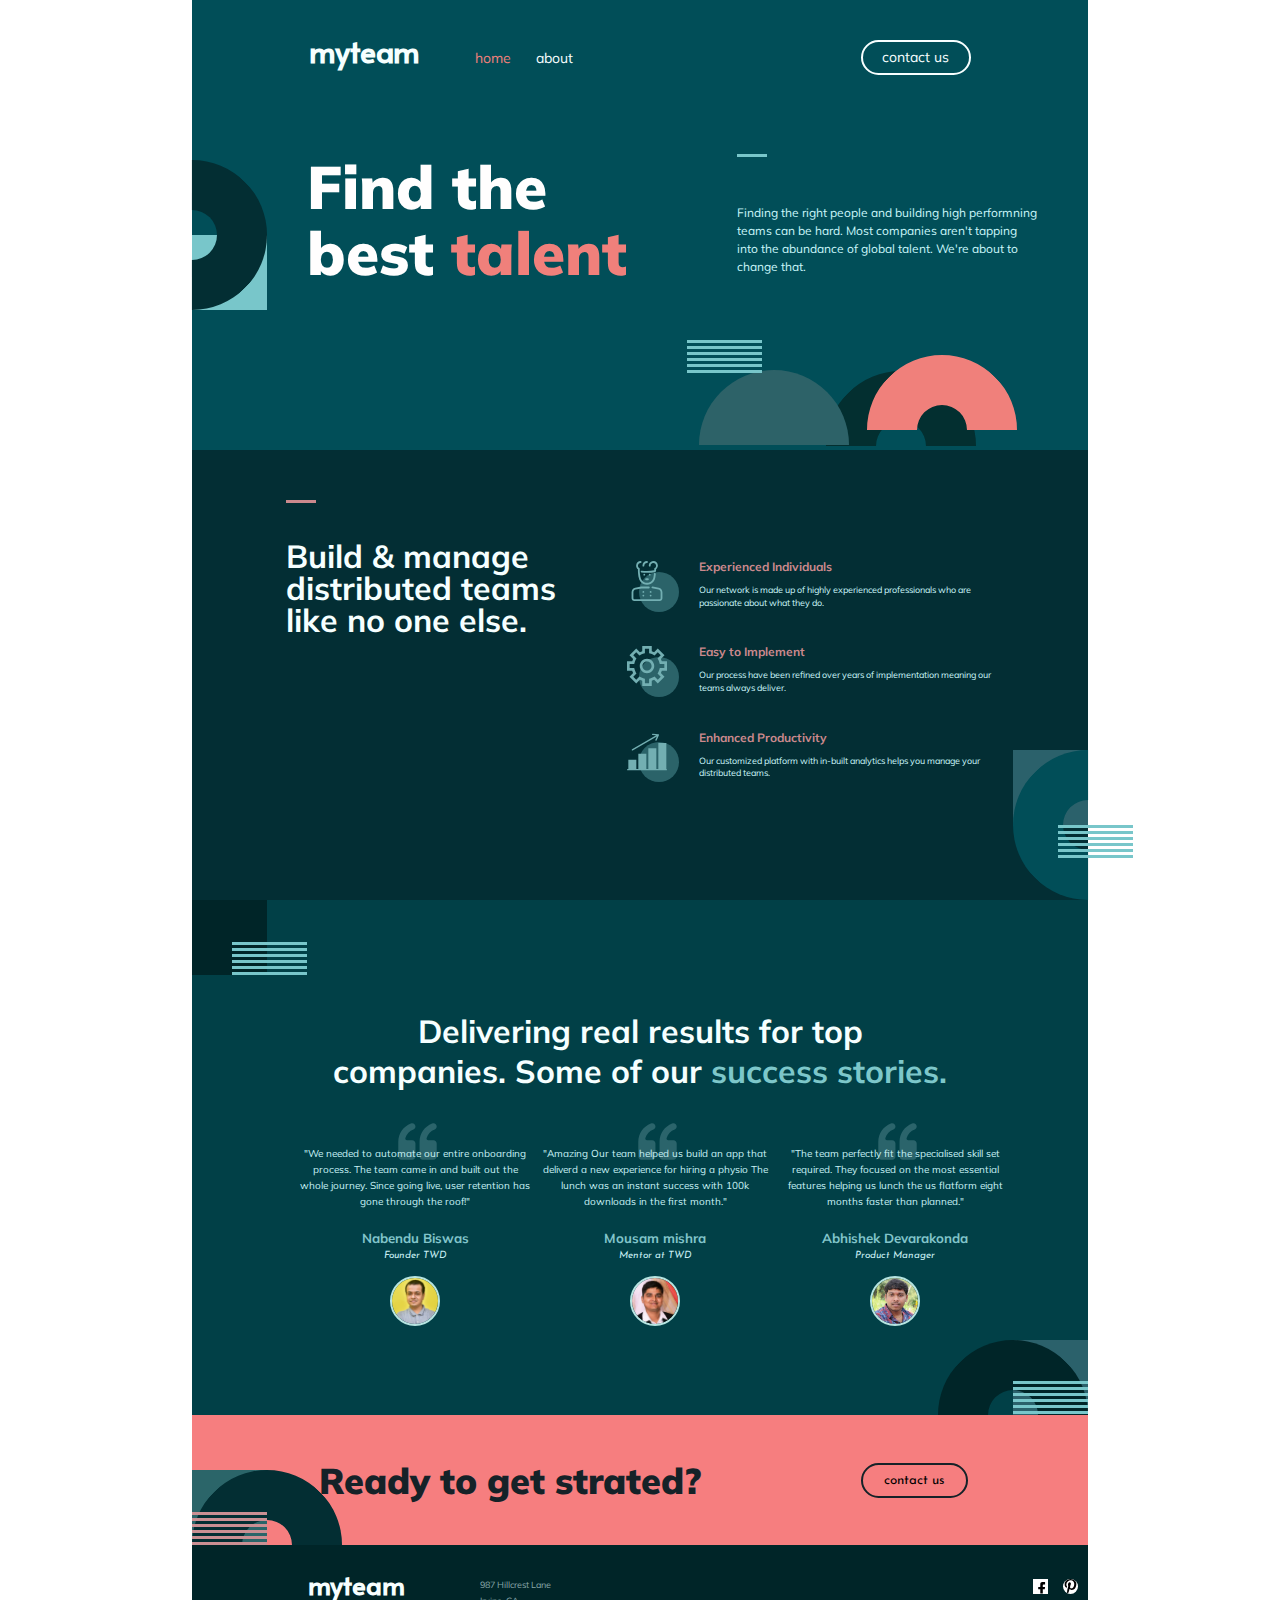
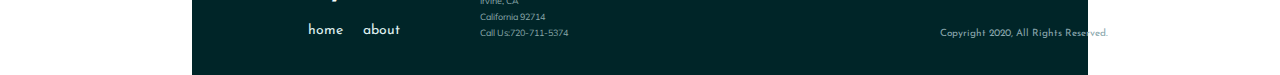
==== index.html @ 9db3dcd0 "first commit" ====
<!DOCTYPE html>
<html lang="en">
  <head>
    <meta charset="UTF-8" />
    <meta http-equiv="X-UA-Compatible" content="IE=edge" />
    <meta name="viewport" content="width=device-width, initial-scale=1.0" />
    <title>Myteam</title>
    <link rel="preconnect" href="https://fonts.googleapis.com" />
    <link rel="preconnect" href="https://fonts.gstatic.com" crossorigin />
    <link
      href="https://fonts.googleapis.com/css2?family=Alata&family=Erica+One&family=Josefin+Sans:wght@200;400;500;600;700&family=Jost:wght@200;300;400;500;700&family=Mulish:wght@700;900&family=Noto+Sans+JP:wght@700&family=Palanquin+Dark:wght@400;500;600;700&family=Poppins:wght@100;200;300;400;500;600;700&display=swap"
      rel="stylesheet"
    />
    <link rel="preconnect" href="https://fonts.googleapis.com">
<link rel="preconnect" href="https://fonts.gstatic.com" crossorigin>
<link href="https://fonts.googleapis.com/css2?family=UnifrakturMaguntia&display=swap" rel="stylesheet">
    <link rel="stylesheet" href="style.css" />
  </head>
  <body>
    <div id="myteam">
      <div class="banner_sec ban">
        <div class="link_sec">
          <ul class="nav_links">
            <span class="logo_heading">myteam</span>
            <li><a class="color_nav" href="index.html">home</a></li>
            <li><a  href="about.html" target="_blank">about</a></li>
          </ul>
          <div>
            <button class="btn01"><a href="contact.html">contact us</a></button>
          </div>
        </div>
        <div class="content_sec">
          <div>
            <h1 class="main_heading">
              Find the best <span class="talent">talent</span>
            </h1>
          </div>
          <div class="para_move">
            <p class="main_para">
              Finding the right people and building high performning teams can
              be hard. Most companies aren't tapping into the abundance of
              global talent. We're about to change that.
            </p>
          </div>
        </div>
        <span class="parallel_lines"> 
          <hr class="line">
          <hr class="line">
          <hr class="line">
          <hr class="line">
          <hr class="line">
          <hr class="line">
       </span>
      </div>
      <section class="sec01">
        <div class="sec01_content">
          <div class="part1">
            <h1 class="sec01_heading">
              Build & manage distributed teams like no one else.
            </h1>
          </div>
          <div class="part2">
            <div class="sec01_part2">
              <span class="icon_shadow"></span>
                <img class="img" src="./images/iconizer-chef.svg" alt="chef" />
              <div class="part2_content">
                <h5 class="heading_5">Experienced Individuals</h5>
                <p class="small_para">
                  Our network is made up of highly experienced professionals who
                  are passionate about what they do.
                </p>
              </div>
            </div>
            <div class="sec01_part2">
              <span class="icon_shadow"></span>
              <img
                class="img"
                src="./images/iconizer-settings-svgrepo-com.svg"
                alt="settings"
              />
              <div class="part2_content">
                <h5 class="heading_5">Easy to Implement</h5>
                <p class="small_para">
                  Our process have been refined over years of implementation meaning our teams always deliver.
                </p>
              </div>
            </div>
            <div class="sec01_part2">
              <span class="icon_shadow"></span>
              <img
                class="img"
                src="./images/iconizer-graph-svgrepo-com.svg"
                alt="graph"
              />
              <div class="part2_content">
                <h5 class="heading_5">Enhanced Productivity</h5>
                <p class="small_para">
                Our customized platform with in-built analytics helps you manage your distributed teams.
                </p>
              </div>
            </div>
            <span class="parallel_lines2"> 
              <hr class="line">
              <hr class="line">
              <hr class="line">
              <hr class="line">
              <hr class="line">
              <hr class="line">
           </span>
          </div>
        </div>
      </section>
      <section class="sec02">
        <span class="shadow1"></span>
        <span class="parallel_lines3"> 
          <hr class="line">
          <hr class="line">
          <hr class="line">
          <hr class="line">
          <hr class="line">
          <hr class="line">
       </span>
        <h1 class="sec02_heading">
          Delivering real results for top companies. Some of our
          <span class="color_heading">success stories.</span>
        </h1>
        <div class="card_sec">
          <div class="card">
            <span class="behind_qoute"><img class="quotation" src="./images/iconizer-111116_quote_icon (1).svg" alt="quote"></span>
            <p class="card_para">
                "We needed to automate our entire onboarding process. The team came in and built out the whole journey. Since going live, user retention has gone through the roof!"
            </p>
            <h5 class="name">Nabendu Biswas</h5>
            <i class="card_small_para">Founder TWD</i>
            <img class="person_pic" src="./images/nabendu.jpg" alt="pic" />
          </div>
          <div class="card">
            <span class="behind_qoute"><img class="quotation" src="./images/iconizer-111116_quote_icon (1).svg" alt="quote"></span>
            <p class="card_para">
              "Amazing Our team helped us build an app that deliverd a new experience for hiring a physio The lunch was an instant success with 100k downloads in the first month."
            </p>
            <h5 class="name">Mousam mishra</h5>
            <i class="card_small_para">Mentor at TWD</i>
            <img class="person_pic" src="./images/mousam.jpg" alt="pic" />
          </div>
          <div class="card">
            <span class="behind_qoute"><img class="quotation" src="./images/iconizer-111116_quote_icon (1).svg" alt="quote"></span>
            <p class="card_para">
              "The team perfectly fit the specialised skill set required. They focused on the most essential features helping us lunch the us flatform eight months faster than planned."
            </p>
            <h5 class="name">Abhishek Devarakonda</h5>
            <i class="card_small_para">Product Manager</i>
            <img class="person_pic" src="./images/Abhi.jpg" alt="pic" />
          </div>
        </div>
        <span class="parallel_lines4"> 
          <hr class="line">
          <hr class="line">
          <hr class="line">
          <hr class="line">
          <hr class="line">
          <hr class="line">
       </span>

      </section>
      <section class="sec03">
        <span class="parallel_lines5"> 
          <hr class="line1">
          <hr class="line1">
          <hr class="line1">
          <hr class="line1">
          <hr class="line1">
          <hr class="line1">
       </span>
        <div class="sec03_content">
          <h1 class="sec03_heading">Ready to get strated?</h1>
          <button class="btn02">contact us</a></button>
        </div>
      </section>
      <footer class="footer">
            <div class="footer_part1">
              <h1 class="footer_heading">myteam</h1>
              <ul class="footer_nav_links">
                <li><a href="index.html">home</a></li>
                <li><a href="about.html">about</a></li>
              </ul>
            </div>
         
              <div>
                <ul class="address">
                  <li>987 Hillcrest Lane</li>
                  <li>Irvine, CA</li>
                  <li>California 92714</li>
                  <li>Call Us:720-711-5374</li>
                </ul>
              </div>
              <div class="social_media"> 
                  <ul class="social_icons">
                    <li><a href="https://facebook.com"><img class="social_bg" src="./images/facebook_square_bg-white.svg" alt="facebook"></a></li>
                    <li><a href="https://pinterest.com"><img class="social_bg2" src="./images/pinterest-svgrepo-com.svg" alt="pinterest"></a></li>
                    <li><a href="https://twitter.com"><img class="about_twitter" src="./images/output-onlinepngtools.png" alt="twitter"></a></li>
                  </ul>
                  <p class="copyright">Copyright 2020, All Rights Reserved.</p>
              </div>
            </footer>
    </div>
  </body>
</html>
---- style.css ----
* {
  box-sizing: border-box;
  padding: 0;
  margin: 0;
  font-family: 'Poppins', sans-serif;
  font-family: 'Jost', sans-serif;
  font-family: 'Josefin Sans', sans-serif;
}
body {
  background-color: #fff;
}
.banner_sec {
  background-color: #014e58;
  height: 450px;
  width: 70vw;
  padding: 2% 4%;
  margin: 0 auto;
  position: relative;
}
.link_sec {
  display: flex;
  flex-direction: row;
  justify-content: space-between;
  align-items: center;
  margin: 0 auto;
  width: 100%;
  padding: 0% 8.3%;
}
ul li a.color_nav {
  color: #f0807b;
}
.logo_heading {
  color: #f6ffff;
  font-family: 'Alata', sans-serif;
  font-size: 30px;
  display: inline-block;
  margin-right: 40px;
  font-weight: 600;
}

.nav_links li {
  list-style-type: none;
  display: inline-block;
}
.nav_links li a {
  color: #f8ffff;
  font-family: 'Mulish', sans-serif;
  text-decoration: none;
  font-size: 14px;
  margin: 0px 10px;
}

.btn01 {
  background: none;
  border: 2px solid #f8ffff;
  border-radius: 30px;
  -webkit-border-radius: 30px;
  -moz-border-radius: 30px;
  -ms-border-radius: 30px;
  -o-border-radius: 30px;
  height: 35px;
  width: 110px;
  margin-top: 14px;
  position: relative;
}
.btn01::after {
  position: absolute;
  content: '';
  height: 30px;
  width: 30px;
  right: -2px;
  bottom: -330px;
  background-color: #78c6ca;
  z-index: 10;
}
.btn01 a::before {
  position: absolute;
  content: '';
  height: 50px;
  width: 50px;
  right: -27px;
  bottom: -455px;
  border: 50px solid #032f30;
  border-left-color: transparent;
  border-top-color: transparent;
  transform: rotate(225deg);
  border-radius: 50%;
  -webkit-border-radius: 50%;
  -moz-border-radius: 50%;
  -ms-border-radius: 50%;
  -o-border-radius: 50%;
  -webkit-transform: rotate(225deg);
  -moz-transform: rotate(225deg);
  -ms-transform: rotate(225deg);
  -o-transform: rotate(225deg);
  z-index: 1;
}
.btn01 a::after {
  position: absolute;
  content: '';
  height: 75px;
  width: 150px;
  right: 100px;
  bottom: -379px;
  background: #2d6268;
  transform: rotate(360deg);
  border-radius: 150px 150px 0 0;
  -webkit-transform: rotate(360deg);
  -moz-transform: rotate(360deg);
  -ms-transform: rotate(360deg);
  -o-transform: rotate(360deg);
  z-index: 1;
}
.btn01 a {
  color: #f8ffff;
  text-decoration: none;
  font-size: 14px;
  font-family: 'Mulish', sans-serif;
  position: relative;
}
.content_sec {
  width: 100%;
  padding: 10% 8%;
  display: flex;
  flex-direction: row;
  justify-content: space-between;
  align-items: flex-end;
}
.main_heading {
  font-family: 'Mulish', sans-serif, 'Palanquin Dark', sans-serif;
  color: #fffefe;
  font-size: 60px;
  font-weight: 900;
  width: 380px;
  margin-right: 50px;
  line-height: 1.1em;
}
.banner_sec::after {
  content: '';
  height: 50px;
  width: 50px;
  position: absolute;
  left: -75px;
  top: 160px;
  border: 50px solid #032e33;
  border-left-color: transparent;
  border-top-color: transparent;
  transform: rotate(-45deg);
  border-radius: 50%;
  -webkit-border-radius: 50%;
  -moz-border-radius: 50%;
  -ms-border-radius: 50%;
  -o-border-radius: 50%;
  -webkit-transform: rotate(-45deg);
  -moz-transform: rotate(-45deg);
  -ms-transform: rotate(-45deg);
  -o-transform: rotate(-45deg);
  z-index: 10;
}

.banner_sec::before {
  position: absolute;
  content: '';
  height: 75px;
  width: 75px;
  left: 0px;
  top: 235px;
  background-color: #78c6ca;
}
.talent {
  font-family: 'Mulish', sans-serif;
  color: #f0807b;
}
.main_para {
  font-family: 'Mulish', sans-serif, 'Palanquin Dark', sans-serif;
  color: #caf6fa;
  font-size: 12px;
  line-height: 1.5em;
  width: 300px;
  position: relative;
  margin-bottom: 10px;
}
.parallel_lines {
  position: relative;
  float: right;
  margin-right: 275px;
  bottom: 25px;
  z-index: 2;
}
.parallel_lines2 {
  position: relative;
  float: right;
  right: -134px;
  bottom: -20px;
  z-index: 30;
}
.line {
  width: 75px;
  height: 3px;
  background-color: #78c6ca;
  border: none;
  margin-bottom: 3px;
}
.main_para::before {
  content: '';
  height: 50px;
  width: 50px;
  position: absolute;
  right: 20px;
  bottom: -229px;
  border: 50px solid #f0807b;
  border-left-color: transparent;
  border-top-color: transparent;
  transform: rotate(225deg);
  border-radius: 50%;
  -webkit-border-radius: 50%;
  -moz-border-radius: 50%;
  -ms-border-radius: 50%;
  -o-border-radius: 50%;
  -webkit-transform: rotate(225deg);
  -moz-transform: rotate(225deg);
  -ms-transform: rotate(225deg);
  -o-transform: rotate(225deg);
  z-index: 10;
}
.main_para::after {
  position: absolute;
  content: '';
  top: -50px;
  left: 0;
  width: 30px;
  height: 3px;
  background-color: #78c6ca;
}
.sec01 {
  height: 450px;
  background-color: #032e34;
  width: 70vw;
  margin: 0 auto;
  display: flex;
  flex-direction: row;
  justify-content: center;
  position: relative;
}
.sec01::after {
  content: '';
  height: 50px;
  width: 50px;
  position: absolute;
  right: -75px;
  bottom: 0px;
  border: 50px solid #014e58;
  border-left-color: transparent;
  border-top-color: transparent;
  transform: rotate(-45deg);
  border-radius: 50%;
  -webkit-border-radius: 50%;
  -moz-border-radius: 50%;
  -ms-border-radius: 50%;
  -o-border-radius: 50%;
  -webkit-transform: rotate(135deg);
  -moz-transform: rotate(-45deg);
  -ms-transform: rotate(-45deg);
  -o-transform: rotate(-45deg);
  z-index: 10;
}
.sec01::before {
  position: absolute;
  content: '';
  height: 75px;
  width: 75px;
  right: 0px;
  bottom: 75px;
  background-color: #2b616b;
  z-index: 5;
}
.sec01_content {
  width: 100%;
  padding: 10% 7%;
  display: flex;
  flex-direction: row;
  justify-content: space-around;
  align-items: center;
}
.part1 {
  align-self: flex-start;
  margin-left: -10px;
}
.part2 {
  align-self: center;
  margin-top: 40px;
}
.sec01_heading {
  font-family: 'Mulish', sans-serif, 'Palanquin Dark', sans-serif;
  color: #f6ffff;
  font-size: 32px;
  font-weight: bold;
  width: 300px;
  line-height: 1;
  margin-left: 15px;
  position: relative;
}
.sec01_heading::before {
  position: absolute;
  content: '';
  top: -40px;
  left: 0;
  width: 30px;
  height: 3px;
  background-color: #cb898d;
}
.part2_content {
  align-self: center;
  width: 300px;
  margin-bottom: 15px;
  padding-top: 10px;
}
.heading_5 {
  font-family: 'Mulish', sans-serif, 'Palanquin Dark', sans-serif;
  color: #cb898d;
  margin-bottom: 10px;
  font-size: 12px;
}
.small_para {
  font-family: 'Mulish', sans-serif, 'Palanquin Dark', sans-serif;
  color: #caf6fa;
  font-size: 9px;
  line-height: 1.4em;
  margin-bottom: 10px;
  width: 300px;
}
.sec01_part2 {
  display: flex;
  flex-direction: row;
  justify-content: center;
  align-items: center;
  position: relative;
}
.icon_shadow {
  height: 40px;
  width: 40px;
  background-color: #2b6369;
  border-radius: 50px;
  -webkit-border-radius: 50px;
  -moz-border-radius: 50px;
  -ms-border-radius: 50px;
  -o-border-radius: 50px;
  margin-right: 20px;
}
.img {
  position: absolute;
  top: 12px;
  left: -12px;
  height: 40px;
  width: 40px;
  margin-bottom: 15px;
}
/* sec02 starts */
.sec02 {
  height: 515px;
  background-color: #014047;
  width: 70vw;
  margin: 0 auto;
  position: relative;
}
.sec02::after {
  content: '';
  height: 50px;
  width: 50px;
  position: absolute;
  right: 0px;
  bottom: -75px;
  border: 50px solid #002528;
  border-left-color: transparent;
  border-top-color: transparent;
  transform: rotate(-135deg);
  border-radius: 50%;
  -webkit-border-radius: 50%;
  -moz-border-radius: 50%;
  -ms-border-radius: 50%;
  -o-border-radius: 50%;
  -webkit-transform: rotate(-135deg);
  -moz-transform: rotate(-135deg);
  -ms-transform: rotate(-135deg);
  -o-transform: rotate(-135deg);
  z-index: 10;
}
.sec02::before {
  position: absolute;
  content: '';
  height: 75px;
  width: 75px;
  right: 0px;
  bottom: 0px;
  background-color: #2b616b;
  z-index: 5;
}
.sec02_heading {
  font-family: 'Mulish', sans-serif, 'Palanquin Dark', sans-serif;
  text-align: center;
  color: #f6ffff;
  font-size: 32px;
  width: 620px;
  margin: 0 auto;
  padding-bottom: 50px;
}
.parallel_lines3 {
  position: relative;
  left: 40px;
  top: -33px;
  z-index: 30;
}
.shadow1 {
  position: relative;
  left: 0px;
  top: 0px;
  height: 75px;
  width: 75px;
  background-color: #002528;
  display: block;
}
.color_heading {
  color: #7dc7ca;
  font-family: 'Mulish', sans-serif, 'Palanquin Dark', sans-serif;
}
.card_sec {
  display: flex;
  flex-direction: row;
  justify-content: space-around;
  padding: 0% 11.5%;
}
.card {
  width: 260px;
  text-align: center;
  padding: 5px;
  display: flex;
  flex-direction: column;
  justify-content: center;
  align-items: center;
  position: relative;
}
.card_para {
  font-family: 'Mulish', sans-serif, 'Palanquin Dark', sans-serif;
  font-size: 10px;
  color: #c9f2f6;
  margin-bottom: 20px;
  width: 230px;
  z-index: 5;
  line-height: 1.6;
}
.quotation {
  position: absolute;
  top: -22px;
  left: 100px;
  height: 45px;
  width: 45px;
  z-index: 1;
}
.name {
  font-family: 'Mulish', sans-serif, 'Palanquin Dark', sans-serif;
  color: #82c5cb;
  margin-bottom: 4px;
}
.card_small_para {
  color: #c7eef3;
  font-size: 10px;
  margin-bottom: 15px;
}
.person_pic {
  height: 50px;
  width: 50px;
  border-radius: 50px;
  border: 2px solid #b6e4e1;
}
/* sec03 starts  */
.sec03 {
  width: 70vw;
  margin: 0 auto;
  height: 130px;
  background-color: #f67e7f;
  position: relative;
}
.parallel_lines4 {
  position: absolute;
  right: 0px;
  bottom: -2px;
  z-index: 30;
}
.sec03::before {
  content: '';
  height: 50px;
  width: 50px;
  position: absolute;
  left: 0px;
  top: 55px;
  border: 50px solid #032e33;
  border-left-color: transparent;
  border-top-color: transparent;
  transform: rotate(-135deg);
  border-radius: 50%;
  -webkit-border-radius: 50%;
  -moz-border-radius: 50%;
  -ms-border-radius: 50%;
  -o-border-radius: 50%;
  -webkit-transform: rotate(-135deg);
  -moz-transform: rotate(-135deg);
  -ms-transform: rotate(-135deg);
  -o-transform: rotate(-135deg);
  z-index: 10;
}
.sec03::after {
  position: absolute;
  content: '';
  height: 75px;
  width: 75px;
  left: 0px;
  bottom: 0px;
  background-color: #2b6569;
}
.sec03_content {
  display: flex;
  justify-content: space-between;
  align-items: center;
  width: 655px;
  margin: 0 auto;
  padding-top: 10px;
}
.sec03_heading {
  font-family: 'Mulish', sans-serif, 'Palanquin Dark', sans-serif;
  font-size: 36px;
  width: 620px;
  margin: 0 auto;
  padding: 5% 1%;
  color: #152228;
  font-weight: 900;
  display: inline;
}
.btn02 {
  background: none;
  border: 2px solid #152228;
  border-radius: 30px;
  -webkit-border-radius: 30px;
  -moz-border-radius: 30px;
  -ms-border-radius: 30px;
  -o-border-radius: 30px;
  height: 35px;
  width: 120px;
}
.parallel_lines5 {
  position: absolute;
  left: 0px;
  top: 97px;
  z-index: 30;
}
.line1 {
  width: 75px;
  height: 3px;
  background-color: #ca8f93;
  border: none;
  margin-bottom: 3px;
}
/* sec04 starts  */
.footer {
  width: 70vw;
  margin: 0 auto;
  height: 130px;
  background-color: #002528;
  padding: 2% 7.5%;
  display: flex;
}
.footer_part1 {
  position: relative;
  top: -5px;
  margin-left: 20px;
}
.footer_heading {
  color: #f7ffff;
  font-family: 'Alata', sans-serif;
  margin-bottom: 20px;
  font-size: 26px;
}
ul.footer_nav_links li {
  list-style-type: none;
  margin-right: 20px;
}
ul.footer_nav_links {
  display: flex;
}
ul.footer_nav_links li a {
  color: #dfefef;
  text-decoration: none;
  font-size: 14px;
}
ul.address li {
  font-family: 'Mulish', sans-serif, 'Palanquin Dark', sans-serif;
  list-style-type: none;
  margin-bottom: 5px;
  font-size: 9px;
  color: #8aa8aa;
  margin-left: 60px;
  width: 100px;
}
.address {
  margin-top: 8px;
  width: 150px;
}
.social_bg {
  background-color: #fff;
  height: 20px;
  width: 20px;
}
.social_media {
  margin-left: 98px;
}
.social_bg2 {
  background-color: #fff;
  height: 20px;
  width: 20px;
  border-radius: 50px;
  -webkit-border-radius: 50px;
  -moz-border-radius: 50px;
  -ms-border-radius: 50px;
  -o-border-radius: 50px;
}
.social_icons {
  display: flex;
  margin-left: 350px;
  margin-top: 8px;
}
.social_icons li {
  list-style-type: none;
}
.social_icons li a img {
  margin-left: 15px;
  height: 15px;
  width: 15px;
}
.copyright {
  color: #8aa7ad;
  font-size: 10px;
  margin-top: 30px;
  float: right;
}
/* ABOUT Page Starts */
.about_sec01 {
  background-color: #044d54;
  height: 320px;
  width: 70vw;
  margin: 0 auto;
  padding: 2% 8.7%;
  position: relative;
}
.about_sec01::after {
  content: '';
  height: 50px;
  width: 50px;
  position: absolute;
  right: -75px;
  bottom: 0px;
  border: 50px solid #f67e7f;
  border-left-color: transparent;
  border-top-color: transparent;
  transform: rotate(-225deg);
  border-radius: 50%;
  -webkit-border-radius: 50%;
  -moz-border-radius: 50%;
  -ms-border-radius: 50%;
  -o-border-radius: 50%;
  -webkit-transform: rotate(-225deg);
  -moz-transform: rotate(-225deg);
  -ms-transform: rotate(-225deg);
  -o-transform: rotate(-225deg);
  z-index: 10;
}
.parallel_lines10 {
  position: absolute;
  right: 0px;
  bottom: 115px;
  z-index: 30;
}
.shadow3 {
  position: relative;
  right: -502px;
  top: -73px;
  height: 75px;
  width: 75px;
  background-color: #2d6266;
  display: block;
}
.about_link_sec {
  display: flex;
  flex-direction: row;
  justify-content: space-between;
  align-items: center;
  margin: 0 auto;
  width: 100%;
  padding: 0% 1%;
}
.about_heading {
  font-family: 'Mulish', sans-serif, 'Palanquin Dark', sans-serif;
  color: #f6ffff;
  font-size: 38px;
  font-weight: 800;
  margin-bottom: 50px;
}
.about_para {
  font-family: 'Mulish', sans-serif, 'Palanquin Dark', sans-serif;
  color: #edffff;
  width: 440px;
  font-size: 11px;
  line-height: 1.5em;
  margin-top: 85px;
  position: relative;
}
.about_para::before {
  content: '';
  position: absolute;
  left: 0px;
  top: -30px;
  width: 30px;
  height: 3px;
  background-color: #f0807b;
}
.about_content {
  display: flex;
  justify-content: space-between;
  align-items: center;
  padding: 8% 1%;
  height: 250px;
}
.btn03 {
  background: none;
  border: 2px solid #f8ffff;
  border-radius: 30px;
  -webkit-border-radius: 30px;
  -moz-border-radius: 30px;
  -ms-border-radius: 30px;
  -o-border-radius: 30px;
  height: 35px;
  width: 110px;
  margin-top: 14px;
  position: relative;
}
.btn03 a {
  color: #f8ffff;
  text-decoration: none;
  font-size: 14px;
  font-family: 'Mulish', sans-serif;
}
.about_sec02 {
  background-color: #014047;
  height: 650px;
  width: 70vw;
  margin: 0 auto;
  padding: 2% 5%;
  position: relative;
}
.parallel_lines9 {
  position: absolute;
  left: 0px;
  top: 40px;
  z-index: 30;
}
.shadow2 {
  position: relative;
  left: -75px;
  top: -30px;
  height: 75px;
  width: 75px;
  background-color: #2d6266;
  display: block;
}
.about_sec02::before {
  content: '';
  height: 50px;
  width: 50px;
  position: absolute;
  left: -75px;
  top: 0px;
  border: 50px solid #032e34;
  border-left-color: transparent;
  border-top-color: transparent;
  transform: rotate(-45deg);
  border-radius: 50%;
  -webkit-border-radius: 50%;
  -moz-border-radius: 50%;
  -ms-border-radius: 50%;
  -o-border-radius: 50%;
  -webkit-transform: rotate(-45deg);
  -moz-transform: rotate(-45deg);
  -ms-transform: rotate(-45deg);
  -o-transform: rotate(-45deg);
  z-index: 10;
}
.about_sec02::after {
  position: absolute;
  content: '';
  height: 70px;
  width: 75px;
  right: 30px;
  bottom: 0px;
  background-color: #032429;
  z-index: 5;
}
.parallel_lines8 {
  position: absolute;
  right: 0px;
  bottom: -2px;
  z-index: 30;
}
.about_sec02_main_heading {
  font-family: 'Mulish', sans-serif, 'Palanquin Dark', sans-serif;
  font-size: 32px;
  font-weight: bold;
  color: #fbfbfd;
  text-align: center;
  padding-bottom: 4%;
}
.about_card_sec02 {
  display: flex;
  flex-direction: row;
  flex-wrap: wrap;
  justify-content: center;
}
.cards_1 {
  height: 175px;
  width: 240px;
  background-color: #032e34;
  display: flex;
  flex-direction: column;
  justify-content: center;
  align-items: center;
  position: relative;
  margin-right: 35px;
  margin-bottom: 45px;
}
.cards_1_3 {
  height: 175px;
  width: 240px;
  background-color: #032e34;
  display: flex;
  flex-direction: column;
  justify-content: center;
  align-items: center;
  position: relative;
  margin-bottom: 45px;
}

.cards_1_last {
  height: 175px;
  width: 240px;
  background-color: #002528;
  display: flex;
  flex-direction: column;
  justify-content: center;
  align-items: center;
  position: relative;
  margin-bottom: 45px;
}
span.background {
  position: absolute;
  bottom: -20px;
  right: 100px;
  height: 35px;
  width: 35px;
  background-color: #f0807b;
  border-radius: 50%;
  -webkit-border-radius: 50%;
  -moz-border-radius: 50%;
  -ms-border-radius: 50%;
  -o-border-radius: 50%;
  z-index: 1;
}
span.opp_background {
  position: absolute;
  bottom: -20px;
  right: 100px;
  height: 35px;
  width: 35px;
  background-color: #7dc7ca;
  border-radius: 50%;
  -webkit-border-radius: 50%;
  -moz-border-radius: 50%;
  -ms-border-radius: 50%;
  -o-border-radius: 50%;
  z-index: 1;
}
.plus {
  position: absolute;
  bottom: -8px;
  right: 111px;
  height: 12px;
  width: 12px;
  z-index: 2;
}
.cancel {
  position: absolute;
  bottom: -8px;
  right: 111px;
  height: 12px;
  width: 12px;
  z-index: 2;
}
.person_pic1 {
  height: 65px;
  width: 65px;
  border-radius: 50px;
  border: 2px solid #b6e4e1;
  margin-bottom: 15px;
}
.last_card_para {
  font-family: 'Mulish', sans-serif, 'Palanquin Dark', sans-serif;
  color: #edffff;
  width: 160px;
  font-size: 10px;
  line-height: 1.5em;
  text-align: center;
}
.social_icons:not(:last-child) {
  margin-right: -10px;
}
.about_icons {
  display: flex;
  margin-top: 15px;
}
.about_twitter {
  height: 15px;
  width: 15px;
  margin-right: 10px;
}
.about_linkedin {
  height: 13px;
  width: 13px;
}
.about_sec03 {
  background-color: #032e34;
  height: 280px;
  width: 70vw;
  margin: 0 auto;
  padding: 6% 8%;
  position: relative;
}
.about_sec03::before {
  content: '';
  height: 40px;
  width: 40px;
  position: absolute;
  left: 0px;
  top: 0px;
  border: 50px solid #044d54;
  /* border-left-color: transparent;
  border-top-color: transparent; */
  transform: rotate(-45deg);
  border-radius: 50%;
  -webkit-border-radius: 50%;
  -moz-border-radius: 50%;
  -ms-border-radius: 50%;
  -o-border-radius: 50%;
  -webkit-transform: rotate(-45deg);
  -moz-transform: rotate(-45deg);
  -ms-transform: rotate(-45deg);
  -o-transform: rotate(-45deg);
  z-index: 1;
}
.about_sec03::after {
  position: absolute;
  content: '';
  height: 75px;
  width: 75px;
  left: 0px;
  top: 0px;
  background-color: #2b6569;
}
.parallel_lines6 {
  position: absolute;
  left: 0px;
  top: 70px;
  z-index: 30;
}
.parallel_lines7 {
  position: absolute;
  left: 0px;
  top: 97px;
  z-index: 30;
}
.about_sec03_heading {
  font-family: 'Mulish', sans-serif, 'Palanquin Dark', sans-serif;
  font-size: 32px;
  font-weight: bold;
  color: #fbfbfd;
  text-align: center;
  margin-bottom: 30px;
}
.about_subheading {
  display: flex;
  justify-content: space-between;
  align-items: center;
  padding: 0% 2%;
  width: 101%;
}
.about_sec03_subheading {
  height: 50px;
  width: 115px;
}
.about_sec03_subheading3 {
  font-family: 'UnifrakturMaguntia', cursive;
  color: #fff;
}
/* ___END__ */
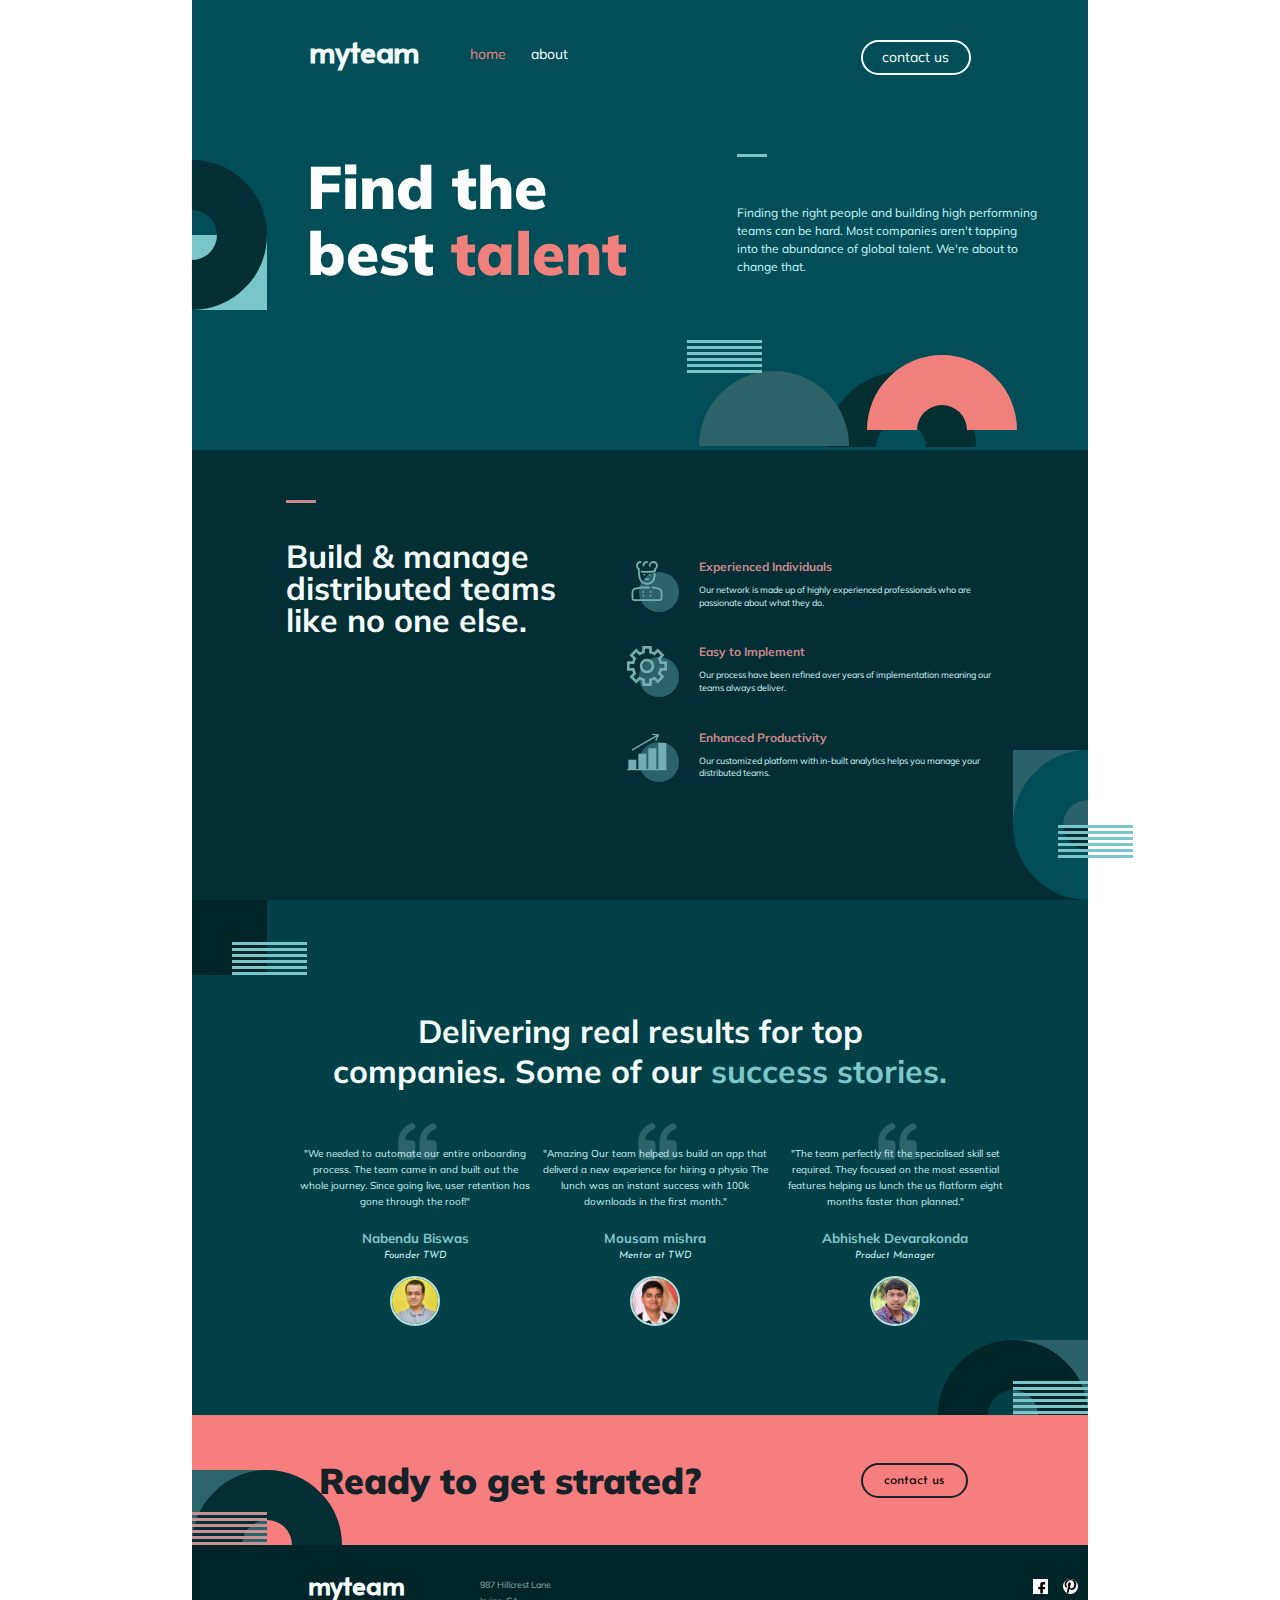
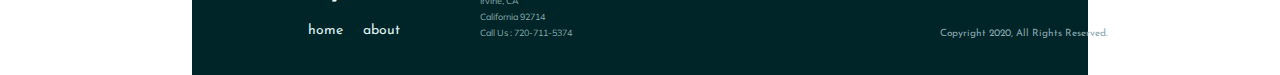
==== commit 183aff94: "mobile responsive updated" ====
--- a/index.html
+++ b/index.html
@@ -1,208 +1,213 @@
-<!DOCTYPE html>
-<html lang="en">
-  <head>
-    <meta charset="UTF-8" />
-    <meta http-equiv="X-UA-Compatible" content="IE=edge" />
-    <meta name="viewport" content="width=device-width, initial-scale=1.0" />
-    <title>Myteam</title>
-    <link rel="preconnect" href="https://fonts.googleapis.com" />
-    <link rel="preconnect" href="https://fonts.gstatic.com" crossorigin />
-    <link
-      href="https://fonts.googleapis.com/css2?family=Alata&family=Erica+One&family=Josefin+Sans:wght@200;400;500;600;700&family=Jost:wght@200;300;400;500;700&family=Mulish:wght@700;900&family=Noto+Sans+JP:wght@700&family=Palanquin+Dark:wght@400;500;600;700&family=Poppins:wght@100;200;300;400;500;600;700&display=swap"
-      rel="stylesheet"
-    />
-    <link rel="preconnect" href="https://fonts.googleapis.com">
-<link rel="preconnect" href="https://fonts.gstatic.com" crossorigin>
-<link href="https://fonts.googleapis.com/css2?family=UnifrakturMaguntia&display=swap" rel="stylesheet">
-    <link rel="stylesheet" href="style.css" />
-  </head>
-  <body>
-    <div id="myteam">
-      <div class="banner_sec ban">
-        <div class="link_sec">
-          <ul class="nav_links">
-            <span class="logo_heading">myteam</span>
-            <li><a class="color_nav" href="index.html">home</a></li>
-            <li><a  href="about.html" target="_blank">about</a></li>
-          </ul>
-          <div>
-            <button class="btn01"><a href="contact.html">contact us</a></button>
-          </div>
-        </div>
-        <div class="content_sec">
-          <div>
-            <h1 class="main_heading">
-              Find the best <span class="talent">talent</span>
-            </h1>
-          </div>
-          <div class="para_move">
-            <p class="main_para">
-              Finding the right people and building high performning teams can
-              be hard. Most companies aren't tapping into the abundance of
-              global talent. We're about to change that.
-            </p>
-          </div>
-        </div>
-        <span class="parallel_lines"> 
-          <hr class="line">
-          <hr class="line">
-          <hr class="line">
-          <hr class="line">
-          <hr class="line">
-          <hr class="line">
-       </span>
-      </div>
-      <section class="sec01">
-        <div class="sec01_content">
-          <div class="part1">
-            <h1 class="sec01_heading">
-              Build & manage distributed teams like no one else.
-            </h1>
-          </div>
-          <div class="part2">
-            <div class="sec01_part2">
-              <span class="icon_shadow"></span>
-                <img class="img" src="./images/iconizer-chef.svg" alt="chef" />
-              <div class="part2_content">
-                <h5 class="heading_5">Experienced Individuals</h5>
-                <p class="small_para">
-                  Our network is made up of highly experienced professionals who
-                  are passionate about what they do.
-                </p>
-              </div>
-            </div>
-            <div class="sec01_part2">
-              <span class="icon_shadow"></span>
-              <img
-                class="img"
-                src="./images/iconizer-settings-svgrepo-com.svg"
-                alt="settings"
-              />
-              <div class="part2_content">
-                <h5 class="heading_5">Easy to Implement</h5>
-                <p class="small_para">
-                  Our process have been refined over years of implementation meaning our teams always deliver.
-                </p>
-              </div>
-            </div>
-            <div class="sec01_part2">
-              <span class="icon_shadow"></span>
-              <img
-                class="img"
-                src="./images/iconizer-graph-svgrepo-com.svg"
-                alt="graph"
-              />
-              <div class="part2_content">
-                <h5 class="heading_5">Enhanced Productivity</h5>
-                <p class="small_para">
-                Our customized platform with in-built analytics helps you manage your distributed teams.
-                </p>
-              </div>
-            </div>
-            <span class="parallel_lines2"> 
-              <hr class="line">
-              <hr class="line">
-              <hr class="line">
-              <hr class="line">
-              <hr class="line">
-              <hr class="line">
-           </span>
-          </div>
-        </div>
-      </section>
-      <section class="sec02">
-        <span class="shadow1"></span>
-        <span class="parallel_lines3"> 
-          <hr class="line">
-          <hr class="line">
-          <hr class="line">
-          <hr class="line">
-          <hr class="line">
-          <hr class="line">
-       </span>
-        <h1 class="sec02_heading">
-          Delivering real results for top companies. Some of our
-          <span class="color_heading">success stories.</span>
-        </h1>
-        <div class="card_sec">
-          <div class="card">
-            <span class="behind_qoute"><img class="quotation" src="./images/iconizer-111116_quote_icon (1).svg" alt="quote"></span>
-            <p class="card_para">
-                "We needed to automate our entire onboarding process. The team came in and built out the whole journey. Since going live, user retention has gone through the roof!"
-            </p>
-            <h5 class="name">Nabendu Biswas</h5>
-            <i class="card_small_para">Founder TWD</i>
-            <img class="person_pic" src="./images/nabendu.jpg" alt="pic" />
-          </div>
-          <div class="card">
-            <span class="behind_qoute"><img class="quotation" src="./images/iconizer-111116_quote_icon (1).svg" alt="quote"></span>
-            <p class="card_para">
-              "Amazing Our team helped us build an app that deliverd a new experience for hiring a physio The lunch was an instant success with 100k downloads in the first month."
-            </p>
-            <h5 class="name">Mousam mishra</h5>
-            <i class="card_small_para">Mentor at TWD</i>
-            <img class="person_pic" src="./images/mousam.jpg" alt="pic" />
-          </div>
-          <div class="card">
-            <span class="behind_qoute"><img class="quotation" src="./images/iconizer-111116_quote_icon (1).svg" alt="quote"></span>
-            <p class="card_para">
-              "The team perfectly fit the specialised skill set required. They focused on the most essential features helping us lunch the us flatform eight months faster than planned."
-            </p>
-            <h5 class="name">Abhishek Devarakonda</h5>
-            <i class="card_small_para">Product Manager</i>
-            <img class="person_pic" src="./images/Abhi.jpg" alt="pic" />
-          </div>
-        </div>
-        <span class="parallel_lines4"> 
-          <hr class="line">
-          <hr class="line">
-          <hr class="line">
-          <hr class="line">
-          <hr class="line">
-          <hr class="line">
-       </span>
-
-      </section>
-      <section class="sec03">
-        <span class="parallel_lines5"> 
-          <hr class="line1">
-          <hr class="line1">
-          <hr class="line1">
-          <hr class="line1">
-          <hr class="line1">
-          <hr class="line1">
-       </span>
-        <div class="sec03_content">
-          <h1 class="sec03_heading">Ready to get strated?</h1>
-          <button class="btn02">contact us</a></button>
-        </div>
-      </section>
-      <footer class="footer">
-            <div class="footer_part1">
-              <h1 class="footer_heading">myteam</h1>
-              <ul class="footer_nav_links">
-                <li><a href="index.html">home</a></li>
-                <li><a href="about.html">about</a></li>
-              </ul>
-            </div>
-         
-              <div>
-                <ul class="address">
-                  <li>987 Hillcrest Lane</li>
-                  <li>Irvine, CA</li>
-                  <li>California 92714</li>
-                  <li>Call Us:720-711-5374</li>
-                </ul>
-              </div>
-              <div class="social_media"> 
-                  <ul class="social_icons">
-                    <li><a href="https://facebook.com"><img class="social_bg" src="./images/facebook_square_bg-white.svg" alt="facebook"></a></li>
-                    <li><a href="https://pinterest.com"><img class="social_bg2" src="./images/pinterest-svgrepo-com.svg" alt="pinterest"></a></li>
-                    <li><a href="https://twitter.com"><img class="about_twitter" src="./images/output-onlinepngtools.png" alt="twitter"></a></li>
-                  </ul>
-                  <p class="copyright">Copyright 2020, All Rights Reserved.</p>
-              </div>
-            </footer>
-    </div>
-  </body>
-</html>
+<!DOCTYPE html>
+<html lang="en">
+  <head>
+    <meta charset="UTF-8" />
+    <meta http-equiv="X-UA-Compatible" content="IE=edge" />
+    <meta name="viewport" content="width=device-width, initial-scale=1.0" />
+    <title>Myteam</title>
+    <link rel="preconnect" href="https://fonts.googleapis.com" />
+    <link rel="preconnect" href="https://fonts.gstatic.com" crossorigin />
+    <link
+      href="https://fonts.googleapis.com/css2?family=Alata&family=Erica+One&family=Josefin+Sans:wght@200;400;500;600;700&family=Jost:wght@200;300;400;500;700&family=Mulish:wght@700;900&family=Noto+Sans+JP:wght@700&family=Palanquin+Dark:wght@400;500;600;700&family=Poppins:wght@100;200;300;400;500;600;700&display=swap"
+      rel="stylesheet"
+    />
+    <link rel="preconnect" href="https://fonts.googleapis.com">
+<link rel="preconnect" href="https://fonts.gstatic.com" crossorigin>
+<link href="https://fonts.googleapis.com/css2?family=UnifrakturMaguntia&display=swap" rel="stylesheet">
+    <link rel="stylesheet" href="style.css" />
+  </head>
+  <body>
+    <div id="myteam">
+      <div class="banner_sec ban">
+        <div class="link_sec">
+          <ul class="nav_links">
+            <span class="logo_heading">myteam</span>
+            <div class="nav_items">
+              <li><a class="color_nav" href="index.html">home</a></li>
+              <li><a  href="about.html" target="_blank">about</a></li>
+          </div>
+          </ul>
+          <div class="nav_buttons">
+            <button id='contact_us' class="btn01"><a href="contact.html">contact us</a></button>
+            <button class="hamburger">≡</button>
+          </div>
+        </div>
+        <div class="content_sec">
+          <div>
+            <h1 class="main_heading">
+              Find the best <span class="talent">talent</span>
+            </h1>
+          </div>
+          <div class="para_move">
+            <p class="main_para">
+              Finding the right people and building high performning teams can
+              be hard. Most companies aren't tapping into the abundance of
+              global talent. We're about to change that.
+            </p>
+          </div>
+        </div>
+        <span class="parallel_lines"> 
+          <hr class="line">
+          <hr class="line">
+          <hr class="line">
+          <hr class="line">
+          <hr class="line">
+          <hr class="line">
+       </span>
+      </div>
+      <section class="sec01">
+        <div class="sec01_content">
+          <div class="part1">
+            <h1 class="sec01_heading">
+              Build & manage distributed teams like no one else.
+            </h1>
+          </div>
+          <div class="part2">
+            <div class="sec01_part2">
+              
+                <span class="icon_shadow"></span>
+                <img class="img" src="./images/iconizer-chef.svg" alt="chef" />
+            
+              <div class="part2_content">
+                <h5 class="heading_5">Experienced Individuals</h5>
+                <p class="small_para">
+                  Our network is made up of highly experienced professionals who
+                  are passionate about what they do.
+                </p>
+              </div>
+            </div>
+            <div class="sec01_part2">
+              <span class="icon_shadow"></span>
+              <img
+                class="img"
+                src="./images/iconizer-settings-svgrepo-com.svg"
+                alt="settings"
+              />
+              <div class="part2_content">
+                <h5 class="heading_5">Easy to Implement</h5>
+                <p class="small_para">
+                  Our process have been refined over years of implementation meaning our teams always deliver.
+                </p>
+              </div>
+            </div>
+            <div class="sec01_part2">
+              <span class="icon_shadow"></span>
+              <img
+                class="img"
+                src="./images/iconizer-graph-svgrepo-com.svg"
+                alt="graph"
+              />
+              <div class="part2_content">
+                <h5 class="heading_5">Enhanced Productivity</h5>
+                <p class="small_para">
+                Our customized platform with in-built analytics helps you manage your distributed teams.
+                </p>
+              </div>
+            </div>
+            <span class="parallel_lines2"> 
+              <hr class="line">
+              <hr class="line">
+              <hr class="line">
+              <hr class="line">
+              <hr class="line">
+              <hr class="line">
+           </span>
+          </div>
+        </div>
+      </section>
+      <section class="sec02">
+        <span class="shadow1"></span>
+        <span class="parallel_lines3"> 
+          <hr class="line">
+          <hr class="line">
+          <hr class="line">
+          <hr class="line">
+          <hr class="line">
+          <hr class="line">
+       </span>
+        <h1 class="sec02_heading">
+          Delivering real results for top companies. Some of our
+          <span class="color_heading">success stories.</span>
+        </h1>
+        <div class="card_sec">
+          <div class="card">
+            <span class="behind_qoute"><img class="quotation" src="./images/iconizer-111116_quote_icon (1).svg" alt="quote"></span>
+            <p class="card_para">
+                "We needed to automate our entire onboarding process. The team came in and built out the whole journey. Since going live, user retention has gone through the roof!"
+            </p>
+            <h5 class="name">Nabendu Biswas</h5>
+            <i class="card_small_para">Founder TWD</i>
+            <img class="person_pic" src="./images/nabendu.jpg" alt="pic" />
+          </div>
+          <div class="card">
+            <span class="behind_qoute"><img class="quotation" src="./images/iconizer-111116_quote_icon (1).svg" alt="quote"></span>
+            <p class="card_para">
+              "Amazing Our team helped us build an app that deliverd a new experience for hiring a physio The lunch was an instant success with 100k downloads in the first month."
+            </p>
+            <h5 class="name">Mousam mishra</h5>
+            <i class="card_small_para">Mentor at TWD</i>
+            <img class="person_pic" src="./images/mousam.jpg" alt="pic" />
+          </div>
+          <div class="card">
+            <span class="behind_qoute"><img class="quotation" src="./images/iconizer-111116_quote_icon (1).svg" alt="quote"></span>
+            <p class="card_para">
+              "The team perfectly fit the specialised skill set required. They focused on the most essential features helping us lunch the us flatform eight months faster than planned."
+            </p>
+            <h5 class="name">Abhishek Devarakonda</h5>
+            <i class="card_small_para">Product Manager</i>
+            <img class="person_pic" src="./images/Abhi.jpg" alt="pic" />
+          </div>
+        </div>
+        <span class="parallel_lines4"> 
+          <hr class="line">
+          <hr class="line">
+          <hr class="line">
+          <hr class="line">
+          <hr class="line">
+          <hr class="line">
+       </span>
+
+      </section>
+      <section class="sec03">
+        <span class="parallel_lines5"> 
+          <hr class="line1">
+          <hr class="line1">
+          <hr class="line1">
+          <hr class="line1">
+          <hr class="line1">
+          <hr class="line1">
+       </span>
+        <div class="sec03_content">
+          <h1 class="sec03_heading">Ready to get strated?</h1>
+          <button class="btn02">contact us</a></button>
+        </div>
+      </section>
+      <footer class="footer">
+            <div class="footer_part1">
+              <h1 class="footer_heading">myteam</h1>
+              <ul class="footer_nav_links">
+                <li><a href="index.html">home</a></li>
+                <li><a href="about.html">about</a></li>
+              </ul>
+            </div>
+         
+              <div>
+                <ul class="address">
+                  <li>987 Hillcrest Lane</li>
+                  <li>Irvine, CA</li>
+                  <li>California 92714</li>
+                  <li>Call Us : 720-711-5374</li>
+                </ul>
+              </div>
+              <div class="social_media"> 
+                  <ul class="social_icons">
+                    <li><a href="https://facebook.com"><img class="social_bg" src="./images/facebook_square_bg-white.svg" alt="facebook"></a></li>
+                    <li><a href="https://pinterest.com"><img class="social_bg2" src="./images/pinterest-svgrepo-com.svg" alt="pinterest"></a></li>
+                    <li><a href="https://twitter.com"><img class="about_twitter" src="./images/output-onlinepngtools.png" alt="twitter"></a></li>
+                  </ul>
+                  <p class="copyright">Copyright 2020, All Rights Reserved.</p>
+              </div>
+            </footer>
+    </div>
+  </body>
+</html>
--- a/style.css
+++ b/style.css
@@ -1,1009 +1,1344 @@
-* {
-  box-sizing: border-box;
-  padding: 0;
-  margin: 0;
-  font-family: 'Poppins', sans-serif;
-  font-family: 'Jost', sans-serif;
-  font-family: 'Josefin Sans', sans-serif;
-}
-body {
-  background-color: #fff;
-}
-.banner_sec {
-  background-color: #014e58;
-  height: 450px;
-  width: 70vw;
-  padding: 2% 4%;
-  margin: 0 auto;
-  position: relative;
-}
-.link_sec {
-  display: flex;
-  flex-direction: row;
-  justify-content: space-between;
-  align-items: center;
-  margin: 0 auto;
-  width: 100%;
-  padding: 0% 8.3%;
-}
-ul li a.color_nav {
-  color: #f0807b;
-}
-.logo_heading {
-  color: #f6ffff;
-  font-family: 'Alata', sans-serif;
-  font-size: 30px;
-  display: inline-block;
-  margin-right: 40px;
-  font-weight: 600;
-}
-
-.nav_links li {
-  list-style-type: none;
-  display: inline-block;
-}
-.nav_links li a {
-  color: #f8ffff;
-  font-family: 'Mulish', sans-serif;
-  text-decoration: none;
-  font-size: 14px;
-  margin: 0px 10px;
-}
-
-.btn01 {
-  background: none;
-  border: 2px solid #f8ffff;
-  border-radius: 30px;
-  -webkit-border-radius: 30px;
-  -moz-border-radius: 30px;
-  -ms-border-radius: 30px;
-  -o-border-radius: 30px;
-  height: 35px;
-  width: 110px;
-  margin-top: 14px;
-  position: relative;
-}
-.btn01::after {
-  position: absolute;
-  content: '';
-  height: 30px;
-  width: 30px;
-  right: -2px;
-  bottom: -330px;
-  background-color: #78c6ca;
-  z-index: 10;
-}
-.btn01 a::before {
-  position: absolute;
-  content: '';
-  height: 50px;
-  width: 50px;
-  right: -27px;
-  bottom: -455px;
-  border: 50px solid #032f30;
-  border-left-color: transparent;
-  border-top-color: transparent;
-  transform: rotate(225deg);
-  border-radius: 50%;
-  -webkit-border-radius: 50%;
-  -moz-border-radius: 50%;
-  -ms-border-radius: 50%;
-  -o-border-radius: 50%;
-  -webkit-transform: rotate(225deg);
-  -moz-transform: rotate(225deg);
-  -ms-transform: rotate(225deg);
-  -o-transform: rotate(225deg);
-  z-index: 1;
-}
-.btn01 a::after {
-  position: absolute;
-  content: '';
-  height: 75px;
-  width: 150px;
-  right: 100px;
-  bottom: -379px;
-  background: #2d6268;
-  transform: rotate(360deg);
-  border-radius: 150px 150px 0 0;
-  -webkit-transform: rotate(360deg);
-  -moz-transform: rotate(360deg);
-  -ms-transform: rotate(360deg);
-  -o-transform: rotate(360deg);
-  z-index: 1;
-}
-.btn01 a {
-  color: #f8ffff;
-  text-decoration: none;
-  font-size: 14px;
-  font-family: 'Mulish', sans-serif;
-  position: relative;
-}
-.content_sec {
-  width: 100%;
-  padding: 10% 8%;
-  display: flex;
-  flex-direction: row;
-  justify-content: space-between;
-  align-items: flex-end;
-}
-.main_heading {
-  font-family: 'Mulish', sans-serif, 'Palanquin Dark', sans-serif;
-  color: #fffefe;
-  font-size: 60px;
-  font-weight: 900;
-  width: 380px;
-  margin-right: 50px;
-  line-height: 1.1em;
-}
-.banner_sec::after {
-  content: '';
-  height: 50px;
-  width: 50px;
-  position: absolute;
-  left: -75px;
-  top: 160px;
-  border: 50px solid #032e33;
-  border-left-color: transparent;
-  border-top-color: transparent;
-  transform: rotate(-45deg);
-  border-radius: 50%;
-  -webkit-border-radius: 50%;
-  -moz-border-radius: 50%;
-  -ms-border-radius: 50%;
-  -o-border-radius: 50%;
-  -webkit-transform: rotate(-45deg);
-  -moz-transform: rotate(-45deg);
-  -ms-transform: rotate(-45deg);
-  -o-transform: rotate(-45deg);
-  z-index: 10;
-}
-
-.banner_sec::before {
-  position: absolute;
-  content: '';
-  height: 75px;
-  width: 75px;
-  left: 0px;
-  top: 235px;
-  background-color: #78c6ca;
-}
-.talent {
-  font-family: 'Mulish', sans-serif;
-  color: #f0807b;
-}
-.main_para {
-  font-family: 'Mulish', sans-serif, 'Palanquin Dark', sans-serif;
-  color: #caf6fa;
-  font-size: 12px;
-  line-height: 1.5em;
-  width: 300px;
-  position: relative;
-  margin-bottom: 10px;
-}
-.parallel_lines {
-  position: relative;
-  float: right;
-  margin-right: 275px;
-  bottom: 25px;
-  z-index: 2;
-}
-.parallel_lines2 {
-  position: relative;
-  float: right;
-  right: -134px;
-  bottom: -20px;
-  z-index: 30;
-}
-.line {
-  width: 75px;
-  height: 3px;
-  background-color: #78c6ca;
-  border: none;
-  margin-bottom: 3px;
-}
-.main_para::before {
-  content: '';
-  height: 50px;
-  width: 50px;
-  position: absolute;
-  right: 20px;
-  bottom: -229px;
-  border: 50px solid #f0807b;
-  border-left-color: transparent;
-  border-top-color: transparent;
-  transform: rotate(225deg);
-  border-radius: 50%;
-  -webkit-border-radius: 50%;
-  -moz-border-radius: 50%;
-  -ms-border-radius: 50%;
-  -o-border-radius: 50%;
-  -webkit-transform: rotate(225deg);
-  -moz-transform: rotate(225deg);
-  -ms-transform: rotate(225deg);
-  -o-transform: rotate(225deg);
-  z-index: 10;
-}
-.main_para::after {
-  position: absolute;
-  content: '';
-  top: -50px;
-  left: 0;
-  width: 30px;
-  height: 3px;
-  background-color: #78c6ca;
-}
-.sec01 {
-  height: 450px;
-  background-color: #032e34;
-  width: 70vw;
-  margin: 0 auto;
-  display: flex;
-  flex-direction: row;
-  justify-content: center;
-  position: relative;
-}
-.sec01::after {
-  content: '';
-  height: 50px;
-  width: 50px;
-  position: absolute;
-  right: -75px;
-  bottom: 0px;
-  border: 50px solid #014e58;
-  border-left-color: transparent;
-  border-top-color: transparent;
-  transform: rotate(-45deg);
-  border-radius: 50%;
-  -webkit-border-radius: 50%;
-  -moz-border-radius: 50%;
-  -ms-border-radius: 50%;
-  -o-border-radius: 50%;
-  -webkit-transform: rotate(135deg);
-  -moz-transform: rotate(-45deg);
-  -ms-transform: rotate(-45deg);
-  -o-transform: rotate(-45deg);
-  z-index: 10;
-}
-.sec01::before {
-  position: absolute;
-  content: '';
-  height: 75px;
-  width: 75px;
-  right: 0px;
-  bottom: 75px;
-  background-color: #2b616b;
-  z-index: 5;
-}
-.sec01_content {
-  width: 100%;
-  padding: 10% 7%;
-  display: flex;
-  flex-direction: row;
-  justify-content: space-around;
-  align-items: center;
-}
-.part1 {
-  align-self: flex-start;
-  margin-left: -10px;
-}
-.part2 {
-  align-self: center;
-  margin-top: 40px;
-}
-.sec01_heading {
-  font-family: 'Mulish', sans-serif, 'Palanquin Dark', sans-serif;
-  color: #f6ffff;
-  font-size: 32px;
-  font-weight: bold;
-  width: 300px;
-  line-height: 1;
-  margin-left: 15px;
-  position: relative;
-}
-.sec01_heading::before {
-  position: absolute;
-  content: '';
-  top: -40px;
-  left: 0;
-  width: 30px;
-  height: 3px;
-  background-color: #cb898d;
-}
-.part2_content {
-  align-self: center;
-  width: 300px;
-  margin-bottom: 15px;
-  padding-top: 10px;
-}
-.heading_5 {
-  font-family: 'Mulish', sans-serif, 'Palanquin Dark', sans-serif;
-  color: #cb898d;
-  margin-bottom: 10px;
-  font-size: 12px;
-}
-.small_para {
-  font-family: 'Mulish', sans-serif, 'Palanquin Dark', sans-serif;
-  color: #caf6fa;
-  font-size: 9px;
-  line-height: 1.4em;
-  margin-bottom: 10px;
-  width: 300px;
-}
-.sec01_part2 {
-  display: flex;
-  flex-direction: row;
-  justify-content: center;
-  align-items: center;
-  position: relative;
-}
-.icon_shadow {
-  height: 40px;
-  width: 40px;
-  background-color: #2b6369;
-  border-radius: 50px;
-  -webkit-border-radius: 50px;
-  -moz-border-radius: 50px;
-  -ms-border-radius: 50px;
-  -o-border-radius: 50px;
-  margin-right: 20px;
-}
-.img {
-  position: absolute;
-  top: 12px;
-  left: -12px;
-  height: 40px;
-  width: 40px;
-  margin-bottom: 15px;
-}
-/* sec02 starts */
-.sec02 {
-  height: 515px;
-  background-color: #014047;
-  width: 70vw;
-  margin: 0 auto;
-  position: relative;
-}
-.sec02::after {
-  content: '';
-  height: 50px;
-  width: 50px;
-  position: absolute;
-  right: 0px;
-  bottom: -75px;
-  border: 50px solid #002528;
-  border-left-color: transparent;
-  border-top-color: transparent;
-  transform: rotate(-135deg);
-  border-radius: 50%;
-  -webkit-border-radius: 50%;
-  -moz-border-radius: 50%;
-  -ms-border-radius: 50%;
-  -o-border-radius: 50%;
-  -webkit-transform: rotate(-135deg);
-  -moz-transform: rotate(-135deg);
-  -ms-transform: rotate(-135deg);
-  -o-transform: rotate(-135deg);
-  z-index: 10;
-}
-.sec02::before {
-  position: absolute;
-  content: '';
-  height: 75px;
-  width: 75px;
-  right: 0px;
-  bottom: 0px;
-  background-color: #2b616b;
-  z-index: 5;
-}
-.sec02_heading {
-  font-family: 'Mulish', sans-serif, 'Palanquin Dark', sans-serif;
-  text-align: center;
-  color: #f6ffff;
-  font-size: 32px;
-  width: 620px;
-  margin: 0 auto;
-  padding-bottom: 50px;
-}
-.parallel_lines3 {
-  position: relative;
-  left: 40px;
-  top: -33px;
-  z-index: 30;
-}
-.shadow1 {
-  position: relative;
-  left: 0px;
-  top: 0px;
-  height: 75px;
-  width: 75px;
-  background-color: #002528;
-  display: block;
-}
-.color_heading {
-  color: #7dc7ca;
-  font-family: 'Mulish', sans-serif, 'Palanquin Dark', sans-serif;
-}
-.card_sec {
-  display: flex;
-  flex-direction: row;
-  justify-content: space-around;
-  padding: 0% 11.5%;
-}
-.card {
-  width: 260px;
-  text-align: center;
-  padding: 5px;
-  display: flex;
-  flex-direction: column;
-  justify-content: center;
-  align-items: center;
-  position: relative;
-}
-.card_para {
-  font-family: 'Mulish', sans-serif, 'Palanquin Dark', sans-serif;
-  font-size: 10px;
-  color: #c9f2f6;
-  margin-bottom: 20px;
-  width: 230px;
-  z-index: 5;
-  line-height: 1.6;
-}
-.quotation {
-  position: absolute;
-  top: -22px;
-  left: 100px;
-  height: 45px;
-  width: 45px;
-  z-index: 1;
-}
-.name {
-  font-family: 'Mulish', sans-serif, 'Palanquin Dark', sans-serif;
-  color: #82c5cb;
-  margin-bottom: 4px;
-}
-.card_small_para {
-  color: #c7eef3;
-  font-size: 10px;
-  margin-bottom: 15px;
-}
-.person_pic {
-  height: 50px;
-  width: 50px;
-  border-radius: 50px;
-  border: 2px solid #b6e4e1;
-}
-/* sec03 starts  */
-.sec03 {
-  width: 70vw;
-  margin: 0 auto;
-  height: 130px;
-  background-color: #f67e7f;
-  position: relative;
-}
-.parallel_lines4 {
-  position: absolute;
-  right: 0px;
-  bottom: -2px;
-  z-index: 30;
-}
-.sec03::before {
-  content: '';
-  height: 50px;
-  width: 50px;
-  position: absolute;
-  left: 0px;
-  top: 55px;
-  border: 50px solid #032e33;
-  border-left-color: transparent;
-  border-top-color: transparent;
-  transform: rotate(-135deg);
-  border-radius: 50%;
-  -webkit-border-radius: 50%;
-  -moz-border-radius: 50%;
-  -ms-border-radius: 50%;
-  -o-border-radius: 50%;
-  -webkit-transform: rotate(-135deg);
-  -moz-transform: rotate(-135deg);
-  -ms-transform: rotate(-135deg);
-  -o-transform: rotate(-135deg);
-  z-index: 10;
-}
-.sec03::after {
-  position: absolute;
-  content: '';
-  height: 75px;
-  width: 75px;
-  left: 0px;
-  bottom: 0px;
-  background-color: #2b6569;
-}
-.sec03_content {
-  display: flex;
-  justify-content: space-between;
-  align-items: center;
-  width: 655px;
-  margin: 0 auto;
-  padding-top: 10px;
-}
-.sec03_heading {
-  font-family: 'Mulish', sans-serif, 'Palanquin Dark', sans-serif;
-  font-size: 36px;
-  width: 620px;
-  margin: 0 auto;
-  padding: 5% 1%;
-  color: #152228;
-  font-weight: 900;
-  display: inline;
-}
-.btn02 {
-  background: none;
-  border: 2px solid #152228;
-  border-radius: 30px;
-  -webkit-border-radius: 30px;
-  -moz-border-radius: 30px;
-  -ms-border-radius: 30px;
-  -o-border-radius: 30px;
-  height: 35px;
-  width: 120px;
-}
-.parallel_lines5 {
-  position: absolute;
-  left: 0px;
-  top: 97px;
-  z-index: 30;
-}
-.line1 {
-  width: 75px;
-  height: 3px;
-  background-color: #ca8f93;
-  border: none;
-  margin-bottom: 3px;
-}
-/* sec04 starts  */
-.footer {
-  width: 70vw;
-  margin: 0 auto;
-  height: 130px;
-  background-color: #002528;
-  padding: 2% 7.5%;
-  display: flex;
-}
-.footer_part1 {
-  position: relative;
-  top: -5px;
-  margin-left: 20px;
-}
-.footer_heading {
-  color: #f7ffff;
-  font-family: 'Alata', sans-serif;
-  margin-bottom: 20px;
-  font-size: 26px;
-}
-ul.footer_nav_links li {
-  list-style-type: none;
-  margin-right: 20px;
-}
-ul.footer_nav_links {
-  display: flex;
-}
-ul.footer_nav_links li a {
-  color: #dfefef;
-  text-decoration: none;
-  font-size: 14px;
-}
-ul.address li {
-  font-family: 'Mulish', sans-serif, 'Palanquin Dark', sans-serif;
-  list-style-type: none;
-  margin-bottom: 5px;
-  font-size: 9px;
-  color: #8aa8aa;
-  margin-left: 60px;
-  width: 100px;
-}
-.address {
-  margin-top: 8px;
-  width: 150px;
-}
-.social_bg {
-  background-color: #fff;
-  height: 20px;
-  width: 20px;
-}
-.social_media {
-  margin-left: 98px;
-}
-.social_bg2 {
-  background-color: #fff;
-  height: 20px;
-  width: 20px;
-  border-radius: 50px;
-  -webkit-border-radius: 50px;
-  -moz-border-radius: 50px;
-  -ms-border-radius: 50px;
-  -o-border-radius: 50px;
-}
-.social_icons {
-  display: flex;
-  margin-left: 350px;
-  margin-top: 8px;
-}
-.social_icons li {
-  list-style-type: none;
-}
-.social_icons li a img {
-  margin-left: 15px;
-  height: 15px;
-  width: 15px;
-}
-.copyright {
-  color: #8aa7ad;
-  font-size: 10px;
-  margin-top: 30px;
-  float: right;
-}
-/* ABOUT Page Starts */
-.about_sec01 {
-  background-color: #044d54;
-  height: 320px;
-  width: 70vw;
-  margin: 0 auto;
-  padding: 2% 8.7%;
-  position: relative;
-}
-.about_sec01::after {
-  content: '';
-  height: 50px;
-  width: 50px;
-  position: absolute;
-  right: -75px;
-  bottom: 0px;
-  border: 50px solid #f67e7f;
-  border-left-color: transparent;
-  border-top-color: transparent;
-  transform: rotate(-225deg);
-  border-radius: 50%;
-  -webkit-border-radius: 50%;
-  -moz-border-radius: 50%;
-  -ms-border-radius: 50%;
-  -o-border-radius: 50%;
-  -webkit-transform: rotate(-225deg);
-  -moz-transform: rotate(-225deg);
-  -ms-transform: rotate(-225deg);
-  -o-transform: rotate(-225deg);
-  z-index: 10;
-}
-.parallel_lines10 {
-  position: absolute;
-  right: 0px;
-  bottom: 115px;
-  z-index: 30;
-}
-.shadow3 {
-  position: relative;
-  right: -502px;
-  top: -73px;
-  height: 75px;
-  width: 75px;
-  background-color: #2d6266;
-  display: block;
-}
-.about_link_sec {
-  display: flex;
-  flex-direction: row;
-  justify-content: space-between;
-  align-items: center;
-  margin: 0 auto;
-  width: 100%;
-  padding: 0% 1%;
-}
-.about_heading {
-  font-family: 'Mulish', sans-serif, 'Palanquin Dark', sans-serif;
-  color: #f6ffff;
-  font-size: 38px;
-  font-weight: 800;
-  margin-bottom: 50px;
-}
-.about_para {
-  font-family: 'Mulish', sans-serif, 'Palanquin Dark', sans-serif;
-  color: #edffff;
-  width: 440px;
-  font-size: 11px;
-  line-height: 1.5em;
-  margin-top: 85px;
-  position: relative;
-}
-.about_para::before {
-  content: '';
-  position: absolute;
-  left: 0px;
-  top: -30px;
-  width: 30px;
-  height: 3px;
-  background-color: #f0807b;
-}
-.about_content {
-  display: flex;
-  justify-content: space-between;
-  align-items: center;
-  padding: 8% 1%;
-  height: 250px;
-}
-.btn03 {
-  background: none;
-  border: 2px solid #f8ffff;
-  border-radius: 30px;
-  -webkit-border-radius: 30px;
-  -moz-border-radius: 30px;
-  -ms-border-radius: 30px;
-  -o-border-radius: 30px;
-  height: 35px;
-  width: 110px;
-  margin-top: 14px;
-  position: relative;
-}
-.btn03 a {
-  color: #f8ffff;
-  text-decoration: none;
-  font-size: 14px;
-  font-family: 'Mulish', sans-serif;
-}
-.about_sec02 {
-  background-color: #014047;
-  height: 650px;
-  width: 70vw;
-  margin: 0 auto;
-  padding: 2% 5%;
-  position: relative;
-}
-.parallel_lines9 {
-  position: absolute;
-  left: 0px;
-  top: 40px;
-  z-index: 30;
-}
-.shadow2 {
-  position: relative;
-  left: -75px;
-  top: -30px;
-  height: 75px;
-  width: 75px;
-  background-color: #2d6266;
-  display: block;
-}
-.about_sec02::before {
-  content: '';
-  height: 50px;
-  width: 50px;
-  position: absolute;
-  left: -75px;
-  top: 0px;
-  border: 50px solid #032e34;
-  border-left-color: transparent;
-  border-top-color: transparent;
-  transform: rotate(-45deg);
-  border-radius: 50%;
-  -webkit-border-radius: 50%;
-  -moz-border-radius: 50%;
-  -ms-border-radius: 50%;
-  -o-border-radius: 50%;
-  -webkit-transform: rotate(-45deg);
-  -moz-transform: rotate(-45deg);
-  -ms-transform: rotate(-45deg);
-  -o-transform: rotate(-45deg);
-  z-index: 10;
-}
-.about_sec02::after {
-  position: absolute;
-  content: '';
-  height: 70px;
-  width: 75px;
-  right: 30px;
-  bottom: 0px;
-  background-color: #032429;
-  z-index: 5;
-}
-.parallel_lines8 {
-  position: absolute;
-  right: 0px;
-  bottom: -2px;
-  z-index: 30;
-}
-.about_sec02_main_heading {
-  font-family: 'Mulish', sans-serif, 'Palanquin Dark', sans-serif;
-  font-size: 32px;
-  font-weight: bold;
-  color: #fbfbfd;
-  text-align: center;
-  padding-bottom: 4%;
-}
-.about_card_sec02 {
-  display: flex;
-  flex-direction: row;
-  flex-wrap: wrap;
-  justify-content: center;
-}
-.cards_1 {
-  height: 175px;
-  width: 240px;
-  background-color: #032e34;
-  display: flex;
-  flex-direction: column;
-  justify-content: center;
-  align-items: center;
-  position: relative;
-  margin-right: 35px;
-  margin-bottom: 45px;
-}
-.cards_1_3 {
-  height: 175px;
-  width: 240px;
-  background-color: #032e34;
-  display: flex;
-  flex-direction: column;
-  justify-content: center;
-  align-items: center;
-  position: relative;
-  margin-bottom: 45px;
-}
-
-.cards_1_last {
-  height: 175px;
-  width: 240px;
-  background-color: #002528;
-  display: flex;
-  flex-direction: column;
-  justify-content: center;
-  align-items: center;
-  position: relative;
-  margin-bottom: 45px;
-}
-span.background {
-  position: absolute;
-  bottom: -20px;
-  right: 100px;
-  height: 35px;
-  width: 35px;
-  background-color: #f0807b;
-  border-radius: 50%;
-  -webkit-border-radius: 50%;
-  -moz-border-radius: 50%;
-  -ms-border-radius: 50%;
-  -o-border-radius: 50%;
-  z-index: 1;
-}
-span.opp_background {
-  position: absolute;
-  bottom: -20px;
-  right: 100px;
-  height: 35px;
-  width: 35px;
-  background-color: #7dc7ca;
-  border-radius: 50%;
-  -webkit-border-radius: 50%;
-  -moz-border-radius: 50%;
-  -ms-border-radius: 50%;
-  -o-border-radius: 50%;
-  z-index: 1;
-}
-.plus {
-  position: absolute;
-  bottom: -8px;
-  right: 111px;
-  height: 12px;
-  width: 12px;
-  z-index: 2;
-}
-.cancel {
-  position: absolute;
-  bottom: -8px;
-  right: 111px;
-  height: 12px;
-  width: 12px;
-  z-index: 2;
-}
-.person_pic1 {
-  height: 65px;
-  width: 65px;
-  border-radius: 50px;
-  border: 2px solid #b6e4e1;
-  margin-bottom: 15px;
-}
-.last_card_para {
-  font-family: 'Mulish', sans-serif, 'Palanquin Dark', sans-serif;
-  color: #edffff;
-  width: 160px;
-  font-size: 10px;
-  line-height: 1.5em;
-  text-align: center;
-}
-.social_icons:not(:last-child) {
-  margin-right: -10px;
-}
-.about_icons {
-  display: flex;
-  margin-top: 15px;
-}
-.about_twitter {
-  height: 15px;
-  width: 15px;
-  margin-right: 10px;
-}
-.about_linkedin {
-  height: 13px;
-  width: 13px;
-}
-.about_sec03 {
-  background-color: #032e34;
-  height: 280px;
-  width: 70vw;
-  margin: 0 auto;
-  padding: 6% 8%;
-  position: relative;
-}
-.about_sec03::before {
-  content: '';
-  height: 40px;
-  width: 40px;
-  position: absolute;
-  left: 0px;
-  top: 0px;
-  border: 50px solid #044d54;
-  /* border-left-color: transparent;
-  border-top-color: transparent; */
-  transform: rotate(-45deg);
-  border-radius: 50%;
-  -webkit-border-radius: 50%;
-  -moz-border-radius: 50%;
-  -ms-border-radius: 50%;
-  -o-border-radius: 50%;
-  -webkit-transform: rotate(-45deg);
-  -moz-transform: rotate(-45deg);
-  -ms-transform: rotate(-45deg);
-  -o-transform: rotate(-45deg);
-  z-index: 1;
-}
-.about_sec03::after {
-  position: absolute;
-  content: '';
-  height: 75px;
-  width: 75px;
-  left: 0px;
-  top: 0px;
-  background-color: #2b6569;
-}
-.parallel_lines6 {
-  position: absolute;
-  left: 0px;
-  top: 70px;
-  z-index: 30;
-}
-.parallel_lines7 {
-  position: absolute;
-  left: 0px;
-  top: 97px;
-  z-index: 30;
-}
-.about_sec03_heading {
-  font-family: 'Mulish', sans-serif, 'Palanquin Dark', sans-serif;
-  font-size: 32px;
-  font-weight: bold;
-  color: #fbfbfd;
-  text-align: center;
-  margin-bottom: 30px;
-}
-.about_subheading {
-  display: flex;
-  justify-content: space-between;
-  align-items: center;
-  padding: 0% 2%;
-  width: 101%;
-}
-.about_sec03_subheading {
-  height: 50px;
-  width: 115px;
-}
-.about_sec03_subheading3 {
-  font-family: 'UnifrakturMaguntia', cursive;
-  color: #fff;
-}
-/* ___END__ */
+* {
+  box-sizing: border-box;
+  padding: 0;
+  margin: 0;
+  font-family: 'Poppins', sans-serif;
+  font-family: 'Jost', sans-serif;
+  font-family: 'Josefin Sans', sans-serif;
+}
+body {
+  background-color: #fff;
+}
+.banner_sec {
+  background-color: #014e58;
+  height: 450px;
+  width: 70vw;
+  padding: 2% 4%;
+  margin: 0 auto;
+  position: relative;
+}
+.link_sec {
+  display: flex;
+  flex-direction: row;
+  justify-content: space-between;
+  align-items: center;
+  margin: 0 auto;
+  width: 100%;
+  padding: 0% 8.3%;
+}
+ul li a.color_nav {
+  color: #f0807b;
+}
+.logo_heading {
+  color: #f6ffff;
+  font-family: 'Alata', sans-serif;
+  font-size: 30px;
+  display: inline-block;
+  margin-right: 40px;
+  font-weight: 600;
+}
+
+.nav_links li {
+  list-style-type: none;
+  display: inline-block;
+}
+.nav_links li a {
+  color: #f8ffff;
+  font-family: 'Mulish', sans-serif;
+  text-decoration: none;
+  font-size: 14px;
+  margin: 0px 10px;
+}
+/* .nav_items {
+  display: inline-block;
+} */
+.btn01 {
+  background: none;
+  border: 2px solid #f8ffff;
+  border-radius: 30px;
+  -webkit-border-radius: 30px;
+  -moz-border-radius: 30px;
+  -ms-border-radius: 30px;
+  -o-border-radius: 30px;
+  height: 35px;
+  width: 110px;
+  margin-top: 14px;
+  position: relative;
+}
+.btn01::after {
+  position: absolute;
+  content: '';
+  height: 30px;
+  width: 30px;
+  right: -2px;
+  bottom: -330px;
+  background-color: #78c6ca;
+  z-index: 10;
+}
+.btn01 a::before {
+  position: absolute;
+  content: '';
+  height: 50px;
+  width: 50px;
+  right: -27px;
+  bottom: -456px;
+  border: 50px solid #032f30;
+  border-left-color: transparent;
+  border-top-color: transparent;
+  transform: rotate(225deg);
+  border-radius: 50%;
+  -webkit-border-radius: 50%;
+  -moz-border-radius: 50%;
+  -ms-border-radius: 50%;
+  -o-border-radius: 50%;
+  -webkit-transform: rotate(225deg);
+  -moz-transform: rotate(225deg);
+  -ms-transform: rotate(225deg);
+  -o-transform: rotate(225deg);
+  z-index: 1;
+}
+.btn01 a::after {
+  position: absolute;
+  content: '';
+  height: 75px;
+  width: 150px;
+  right: 100px;
+  bottom: -380px;
+  background: #2d6268;
+  transform: rotate(360deg);
+  border-radius: 150px 150px 0 0;
+  -webkit-transform: rotate(360deg);
+  -moz-transform: rotate(360deg);
+  -ms-transform: rotate(360deg);
+  -o-transform: rotate(360deg);
+  z-index: 1;
+}
+.btn01 a {
+  color: #f8ffff;
+  text-decoration: none;
+  font-size: 14px;
+  font-family: 'Mulish', sans-serif;
+  position: relative;
+}
+.content_sec {
+  width: 100%;
+  padding: 10% 8%;
+  display: flex;
+  flex-direction: row;
+  justify-content: space-between;
+  align-items: flex-end;
+}
+.main_heading {
+  font-family: 'Mulish', sans-serif, 'Palanquin Dark', sans-serif;
+  color: #fffefe;
+  font-size: 60px;
+  font-weight: 900;
+  width: 380px;
+  margin-right: 50px;
+  line-height: 1.1em;
+}
+.banner_sec::after {
+  content: '';
+  height: 50px;
+  width: 50px;
+  position: absolute;
+  left: -75px;
+  top: 160px;
+  border: 50px solid #032e33;
+  border-left-color: transparent;
+  border-top-color: transparent;
+  transform: rotate(-45deg);
+  border-radius: 50%;
+  -webkit-border-radius: 50%;
+  -moz-border-radius: 50%;
+  -ms-border-radius: 50%;
+  -o-border-radius: 50%;
+  -webkit-transform: rotate(-45deg);
+  -moz-transform: rotate(-45deg);
+  -ms-transform: rotate(-45deg);
+  -o-transform: rotate(-45deg);
+  z-index: 10;
+}
+
+.banner_sec::before {
+  position: absolute;
+  content: '';
+  height: 75px;
+  width: 75px;
+  left: 0px;
+  top: 235px;
+  background-color: #78c6ca;
+}
+.talent {
+  font-family: 'Mulish', sans-serif;
+  color: #f0807b;
+}
+.main_para {
+  font-family: 'Mulish', sans-serif, 'Palanquin Dark', sans-serif;
+  color: #caf6fa;
+  font-size: 12px;
+  line-height: 1.5em;
+  width: 300px;
+  position: relative;
+  margin-bottom: 10px;
+}
+.parallel_lines {
+  position: relative;
+  float: right;
+  margin-right: 275px;
+  bottom: 25px;
+  z-index: 2;
+}
+.parallel_lines2 {
+  position: relative;
+  float: right;
+  right: -134px;
+  bottom: -20px;
+  z-index: 30;
+}
+.line {
+  width: 75px;
+  height: 3px;
+  background-color: #78c6ca;
+  border: none;
+  margin-bottom: 3px;
+}
+.main_para::before {
+  content: '';
+  height: 50px;
+  width: 50px;
+  position: absolute;
+  right: 20px;
+  bottom: -229px;
+  border: 50px solid #f0807b;
+  border-left-color: transparent;
+  border-top-color: transparent;
+  transform: rotate(225deg);
+  border-radius: 50%;
+  -webkit-border-radius: 50%;
+  -moz-border-radius: 50%;
+  -ms-border-radius: 50%;
+  -o-border-radius: 50%;
+  -webkit-transform: rotate(225deg);
+  -moz-transform: rotate(225deg);
+  -ms-transform: rotate(225deg);
+  -o-transform: rotate(225deg);
+  z-index: 10;
+}
+.main_para::after {
+  position: absolute;
+  content: '';
+  top: -50px;
+  left: 0;
+  width: 30px;
+  height: 3px;
+  background-color: #78c6ca;
+}
+.sec01 {
+  height: 450px;
+  background-color: #032e34;
+  width: 70vw;
+  margin: 0 auto;
+  display: flex;
+  flex-direction: row;
+  justify-content: center;
+  position: relative;
+}
+.sec01::after {
+  content: '';
+  height: 50px;
+  width: 50px;
+  position: absolute;
+  right: -75px;
+  bottom: 0px;
+  border: 50px solid #014e58;
+  border-left-color: transparent;
+  border-top-color: transparent;
+  transform: rotate(-45deg);
+  border-radius: 50%;
+  -webkit-border-radius: 50%;
+  -moz-border-radius: 50%;
+  -ms-border-radius: 50%;
+  -o-border-radius: 50%;
+  -webkit-transform: rotate(135deg);
+  -moz-transform: rotate(-45deg);
+  -ms-transform: rotate(-45deg);
+  -o-transform: rotate(-45deg);
+  z-index: 10;
+}
+.sec01::before {
+  position: absolute;
+  content: '';
+  height: 75px;
+  width: 75px;
+  right: 0px;
+  bottom: 75px;
+  background-color: #2b616b;
+  z-index: 5;
+}
+.sec01_content {
+  width: 100%;
+  padding: 10% 7%;
+  display: flex;
+  flex-direction: row;
+  justify-content: space-around;
+  align-items: center;
+}
+.part1 {
+  align-self: flex-start;
+  margin-left: -10px;
+}
+.part2 {
+  align-self: center;
+  margin-top: 40px;
+}
+.sec01_heading {
+  font-family: 'Mulish', sans-serif, 'Palanquin Dark', sans-serif;
+  color: #f6ffff;
+  font-size: 32px;
+  font-weight: bold;
+  width: 300px;
+  line-height: 1;
+  margin-left: 15px;
+  position: relative;
+}
+.sec01_heading::before {
+  position: absolute;
+  content: '';
+  top: -40px;
+  left: 0;
+  width: 30px;
+  height: 3px;
+  background-color: #cb898d;
+}
+.part2_content {
+  align-self: center;
+  width: 300px;
+  margin-bottom: 15px;
+  padding-top: 10px;
+}
+.heading_5 {
+  font-family: 'Mulish', sans-serif, 'Palanquin Dark', sans-serif;
+  color: #cb898d;
+  margin-bottom: 10px;
+  font-size: 12px;
+}
+.small_para {
+  font-family: 'Mulish', sans-serif, 'Palanquin Dark', sans-serif;
+  color: #caf6fa;
+  font-size: 9px;
+  line-height: 1.4em;
+  margin-bottom: 10px;
+  width: 300px;
+}
+.sec01_part2 {
+  display: flex;
+  flex-direction: row;
+  justify-content: center;
+  align-items: center;
+  position: relative;
+}
+.icon_shadow {
+  height: 40px;
+  width: 40px;
+  background-color: #2b6369;
+  border-radius: 50px;
+  -webkit-border-radius: 50px;
+  -moz-border-radius: 50px;
+  -ms-border-radius: 50px;
+  -o-border-radius: 50px;
+  margin-right: 20px;
+}
+.img {
+  position: absolute;
+  top: 12px;
+  left: -12px;
+  height: 40px;
+  width: 40px;
+  margin-bottom: 15px;
+}
+/* sec02 starts */
+.sec02 {
+  height: 515px;
+  background-color: #014047;
+  width: 70vw;
+  margin: 0 auto;
+  position: relative;
+}
+.sec02::after {
+  content: '';
+  height: 50px;
+  width: 50px;
+  position: absolute;
+  right: 0px;
+  bottom: -75px;
+  border: 50px solid #002528;
+  border-left-color: transparent;
+  border-top-color: transparent;
+  transform: rotate(-135deg);
+  border-radius: 50%;
+  -webkit-border-radius: 50%;
+  -moz-border-radius: 50%;
+  -ms-border-radius: 50%;
+  -o-border-radius: 50%;
+  -webkit-transform: rotate(-135deg);
+  -moz-transform: rotate(-135deg);
+  -ms-transform: rotate(-135deg);
+  -o-transform: rotate(-135deg);
+  z-index: 10;
+}
+.sec02::before {
+  position: absolute;
+  content: '';
+  height: 75px;
+  width: 75px;
+  right: 0px;
+  bottom: 0px;
+  background-color: #2b616b;
+  z-index: 5;
+}
+.sec02_heading {
+  font-family: 'Mulish', sans-serif, 'Palanquin Dark', sans-serif;
+  text-align: center;
+  color: #f6ffff;
+  font-size: 32px;
+  width: 620px;
+  margin: 0 auto;
+  padding-bottom: 50px;
+}
+.parallel_lines3 {
+  position: relative;
+  left: 40px;
+  top: -33px;
+  z-index: 30;
+}
+.shadow1 {
+  position: relative;
+  left: 0px;
+  top: 0px;
+  height: 75px;
+  width: 75px;
+  background-color: #002528;
+  display: block;
+}
+.color_heading {
+  color: #7dc7ca;
+  font-family: 'Mulish', sans-serif, 'Palanquin Dark', sans-serif;
+}
+.card_sec {
+  display: flex;
+  flex-direction: row;
+  justify-content: space-around;
+  padding: 0% 11.5%;
+}
+.card {
+  width: 260px;
+  text-align: center;
+  padding: 5px;
+  display: flex;
+  flex-direction: column;
+  justify-content: center;
+  align-items: center;
+  position: relative;
+}
+.card_para {
+  font-family: 'Mulish', sans-serif, 'Palanquin Dark', sans-serif;
+  font-size: 10px;
+  color: #c9f2f6;
+  margin-bottom: 20px;
+  width: 230px;
+  z-index: 5;
+  line-height: 1.6;
+}
+.quotation {
+  position: absolute;
+  top: -22px;
+  left: 100px;
+  height: 45px;
+  width: 45px;
+  z-index: 1;
+}
+.name {
+  font-family: 'Mulish', sans-serif, 'Palanquin Dark', sans-serif;
+  color: #82c5cb;
+  margin-bottom: 4px;
+}
+.card_small_para {
+  color: #c7eef3;
+  font-size: 10px;
+  margin-bottom: 15px;
+}
+.person_pic {
+  height: 50px;
+  width: 50px;
+  border-radius: 50px;
+  border: 2px solid #b6e4e1;
+}
+/* sec03 starts  */
+.sec03 {
+  width: 70vw;
+  margin: 0 auto;
+  height: 130px;
+  background-color: #f67e7f;
+  position: relative;
+}
+.parallel_lines4 {
+  position: absolute;
+  right: 0px;
+  bottom: -2px;
+  z-index: 30;
+}
+.sec03::before {
+  content: '';
+  height: 50px;
+  width: 50px;
+  position: absolute;
+  left: 0px;
+  top: 55px;
+  border: 50px solid #032e33;
+  border-left-color: transparent;
+  border-top-color: transparent;
+  transform: rotate(-135deg);
+  border-radius: 50%;
+  -webkit-border-radius: 50%;
+  -moz-border-radius: 50%;
+  -ms-border-radius: 50%;
+  -o-border-radius: 50%;
+  -webkit-transform: rotate(-135deg);
+  -moz-transform: rotate(-135deg);
+  -ms-transform: rotate(-135deg);
+  -o-transform: rotate(-135deg);
+  z-index: 10;
+}
+.sec03::after {
+  position: absolute;
+  content: '';
+  height: 75px;
+  width: 75px;
+  left: 0px;
+  bottom: 0px;
+  background-color: #2b6569;
+}
+.sec03_content {
+  display: flex;
+  justify-content: space-between;
+  align-items: center;
+  width: 655px;
+  margin: 0 auto;
+  padding-top: 10px;
+}
+.sec03_heading {
+  font-family: 'Mulish', sans-serif, 'Palanquin Dark', sans-serif;
+  font-size: 36px;
+  width: 620px;
+  margin: 0 auto;
+  padding: 5% 1%;
+  color: #152228;
+  font-weight: 900;
+  display: inline;
+}
+.btn02 {
+  background: none;
+  border: 2px solid #152228;
+  border-radius: 30px;
+  -webkit-border-radius: 30px;
+  -moz-border-radius: 30px;
+  -ms-border-radius: 30px;
+  -o-border-radius: 30px;
+  height: 35px;
+  width: 120px;
+}
+.parallel_lines5 {
+  position: absolute;
+  left: 0px;
+  top: 97px;
+  z-index: 30;
+}
+.line1 {
+  width: 75px;
+  height: 3px;
+  background-color: #ca8f93;
+  border: none;
+  margin-bottom: 3px;
+}
+/* sec04 starts  */
+.footer {
+  width: 70vw;
+  margin: 0 auto;
+  height: 130px;
+  background-color: #002528;
+  padding: 2% 7.5%;
+  display: flex;
+}
+.footer_part1 {
+  position: relative;
+  top: -5px;
+  margin-left: 20px;
+}
+.footer_heading {
+  color: #f7ffff;
+  font-family: 'Alata', sans-serif;
+  margin-bottom: 20px;
+  font-size: 26px;
+}
+ul.footer_nav_links li {
+  list-style-type: none;
+  margin-right: 20px;
+}
+ul.footer_nav_links {
+  display: flex;
+}
+ul.footer_nav_links li a {
+  color: #dfefef;
+  text-decoration: none;
+  font-size: 14px;
+}
+ul.address li {
+  font-family: 'Mulish', sans-serif, 'Palanquin Dark', sans-serif;
+  list-style-type: none;
+  margin-bottom: 5px;
+  font-size: 9px;
+  color: #8aa8aa;
+  margin-left: 60px;
+  width: 100px;
+}
+.address {
+  margin-top: 8px;
+  width: 150px;
+}
+.social_bg {
+  background-color: #fff;
+  height: 20px;
+  width: 20px;
+}
+.social_media {
+  margin-left: 98px;
+}
+.social_bg2 {
+  background-color: #fff;
+  height: 20px;
+  width: 20px;
+  border-radius: 50px;
+  -webkit-border-radius: 50px;
+  -moz-border-radius: 50px;
+  -ms-border-radius: 50px;
+  -o-border-radius: 50px;
+}
+.social_icons {
+  display: flex;
+  margin-left: 350px;
+  margin-top: 8px;
+}
+.social_icons li {
+  list-style-type: none;
+}
+.social_icons li a img {
+  margin-left: 15px;
+  height: 15px;
+  width: 15px;
+}
+.copyright {
+  color: #8aa7ad;
+  font-size: 10px;
+  margin-top: 30px;
+  float: right;
+}
+/* ABOUT Page Starts */
+.about_sec01 {
+  background-color: #044d54;
+  height: 320px;
+  width: 70vw;
+  margin: 0 auto;
+  padding: 2% 8.7%;
+  position: relative;
+}
+.about_sec01::after {
+  content: '';
+  height: 50px;
+  width: 50px;
+  position: absolute;
+  right: -75px;
+  bottom: 0px;
+  border: 50px solid #f67e7f;
+  border-left-color: transparent;
+  border-top-color: transparent;
+  transform: rotate(-225deg);
+  border-radius: 50%;
+  -webkit-border-radius: 50%;
+  -moz-border-radius: 50%;
+  -ms-border-radius: 50%;
+  -o-border-radius: 50%;
+  -webkit-transform: rotate(-225deg);
+  -moz-transform: rotate(-225deg);
+  -ms-transform: rotate(-225deg);
+  -o-transform: rotate(-225deg);
+  z-index: 10;
+}
+.parallel_lines10 {
+  position: absolute;
+  right: 0px;
+  bottom: 115px;
+  z-index: 30;
+}
+.shadow3 {
+  position: relative;
+  right: -502px;
+  top: -73px;
+  height: 75px;
+  width: 75px;
+  background-color: #2d6266;
+  display: block;
+}
+.about_link_sec {
+  display: flex;
+  flex-direction: row;
+  justify-content: space-between;
+  align-items: center;
+  margin: 0 auto;
+  width: 100%;
+  padding: 0% 1%;
+}
+.about_heading {
+  font-family: 'Mulish', sans-serif, 'Palanquin Dark', sans-serif;
+  color: #f6ffff;
+  font-size: 38px;
+  font-weight: 800;
+  margin-bottom: 50px;
+}
+.about_para {
+  font-family: 'Mulish', sans-serif, 'Palanquin Dark', sans-serif;
+  color: #edffff;
+  width: 440px;
+  font-size: 11px;
+  line-height: 1.5em;
+  margin-top: 85px;
+  position: relative;
+}
+.about_para::before {
+  content: '';
+  position: absolute;
+  left: 0px;
+  top: -30px;
+  width: 30px;
+  height: 3px;
+  background-color: #f0807b;
+}
+.about_content {
+  display: flex;
+  justify-content: space-between;
+  align-items: center;
+  padding: 8% 1%;
+  height: 250px;
+}
+.btn03 {
+  background: none;
+  border: 2px solid #f8ffff;
+  border-radius: 30px;
+  -webkit-border-radius: 30px;
+  -moz-border-radius: 30px;
+  -ms-border-radius: 30px;
+  -o-border-radius: 30px;
+  height: 35px;
+  width: 110px;
+  margin-top: 14px;
+  position: relative;
+}
+.btn03 a {
+  color: #f8ffff;
+  text-decoration: none;
+  font-size: 14px;
+  font-family: 'Mulish', sans-serif;
+}
+.about_sec02 {
+  background-color: #014047;
+  height: 650px;
+  width: 70vw;
+  margin: 0 auto;
+  padding: 2% 5%;
+  position: relative;
+}
+.parallel_lines9 {
+  position: absolute;
+  left: 0px;
+  top: 40px;
+  z-index: 30;
+}
+.shadow2 {
+  position: relative;
+  left: -75px;
+  top: -30px;
+  height: 75px;
+  width: 75px;
+  background-color: #2d6266;
+  display: block;
+}
+.about_sec02::before {
+  content: '';
+  height: 50px;
+  width: 50px;
+  position: absolute;
+  left: -75px;
+  top: 0px;
+  border: 50px solid #032e34;
+  border-left-color: transparent;
+  border-top-color: transparent;
+  transform: rotate(-45deg);
+  border-radius: 50%;
+  -webkit-border-radius: 50%;
+  -moz-border-radius: 50%;
+  -ms-border-radius: 50%;
+  -o-border-radius: 50%;
+  -webkit-transform: rotate(-45deg);
+  -moz-transform: rotate(-45deg);
+  -ms-transform: rotate(-45deg);
+  -o-transform: rotate(-45deg);
+  z-index: 10;
+}
+.about_sec02::after {
+  position: absolute;
+  content: '';
+  height: 70px;
+  width: 75px;
+  right: 30px;
+  bottom: 0px;
+  background-color: #032429;
+  z-index: 5;
+}
+.parallel_lines8 {
+  position: absolute;
+  right: 0px;
+  bottom: -2px;
+  z-index: 30;
+}
+.about_sec02_main_heading {
+  font-family: 'Mulish', sans-serif, 'Palanquin Dark', sans-serif;
+  font-size: 32px;
+  font-weight: bold;
+  color: #fbfbfd;
+  text-align: center;
+  padding-bottom: 4%;
+}
+.about_card_sec02 {
+  display: flex;
+  flex-direction: row;
+  flex-wrap: wrap;
+  justify-content: center;
+}
+.cards_1 {
+  height: 175px;
+  width: 240px;
+  background-color: #032e34;
+  display: flex;
+  flex-direction: column;
+  justify-content: center;
+  align-items: center;
+  position: relative;
+  margin-right: 35px;
+  margin-bottom: 45px;
+}
+.cards_1_3 {
+  height: 175px;
+  width: 240px;
+  background-color: #032e34;
+  display: flex;
+  flex-direction: column;
+  justify-content: center;
+  align-items: center;
+  position: relative;
+  margin-bottom: 45px;
+}
+
+.cards_1_last {
+  height: 175px;
+  width: 240px;
+  background-color: #002528;
+  display: flex;
+  flex-direction: column;
+  justify-content: center;
+  align-items: center;
+  position: relative;
+  margin-bottom: 45px;
+}
+span.background {
+  position: absolute;
+  bottom: -20px;
+  right: 100px;
+  height: 35px;
+  width: 35px;
+  background-color: #f0807b;
+  border-radius: 50%;
+  -webkit-border-radius: 50%;
+  -moz-border-radius: 50%;
+  -ms-border-radius: 50%;
+  -o-border-radius: 50%;
+  z-index: 1;
+}
+span.opp_background {
+  position: absolute;
+  bottom: -20px;
+  right: 100px;
+  height: 35px;
+  width: 35px;
+  background-color: #7dc7ca;
+  border-radius: 50%;
+  -webkit-border-radius: 50%;
+  -moz-border-radius: 50%;
+  -ms-border-radius: 50%;
+  -o-border-radius: 50%;
+  z-index: 1;
+}
+.plus {
+  position: absolute;
+  bottom: -8px;
+  right: 111px;
+  height: 12px;
+  width: 12px;
+  z-index: 2;
+}
+.cancel {
+  position: absolute;
+  bottom: -8px;
+  right: 111px;
+  height: 12px;
+  width: 12px;
+  z-index: 2;
+}
+.person_pic1 {
+  height: 65px;
+  width: 65px;
+  border-radius: 50px;
+  border: 2px solid #b6e4e1;
+  margin-bottom: 15px;
+}
+.last_card_para {
+  font-family: 'Mulish', sans-serif, 'Palanquin Dark', sans-serif;
+  color: #edffff;
+  width: 160px;
+  font-size: 10px;
+  line-height: 1.5em;
+  text-align: center;
+}
+.social_icons:not(:last-child) {
+  margin-right: -10px;
+}
+.about_icons {
+  display: flex;
+  margin-top: 15px;
+}
+.about_twitter {
+  height: 15px;
+  width: 15px;
+  margin-right: 10px;
+}
+.about_linkedin {
+  height: 13px;
+  width: 13px;
+}
+.about_sec03 {
+  background-color: #032e34;
+  height: 280px;
+  width: 70vw;
+  margin: 0 auto;
+  padding: 6% 8%;
+  position: relative;
+}
+.about_sec03::before {
+  content: '';
+  height: 40px;
+  width: 40px;
+  position: absolute;
+  left: 0px;
+  top: 0px;
+  border: 50px solid #044d54;
+  /* border-left-color: transparent;
+  border-top-color: transparent; */
+  transform: rotate(-45deg);
+  border-radius: 50%;
+  -webkit-border-radius: 50%;
+  -moz-border-radius: 50%;
+  -ms-border-radius: 50%;
+  -o-border-radius: 50%;
+  -webkit-transform: rotate(-45deg);
+  -moz-transform: rotate(-45deg);
+  -ms-transform: rotate(-45deg);
+  -o-transform: rotate(-45deg);
+  z-index: 1;
+}
+.about_sec03::after {
+  position: absolute;
+  content: '';
+  height: 75px;
+  width: 75px;
+  left: 0px;
+  top: 0px;
+  background-color: #2b6569;
+}
+.parallel_lines6 {
+  position: absolute;
+  left: 0px;
+  top: 70px;
+  z-index: 30;
+}
+.parallel_lines7 {
+  position: absolute;
+  left: 0px;
+  top: 97px;
+  z-index: 30;
+}
+.about_sec03_heading {
+  font-family: 'Mulish', sans-serif, 'Palanquin Dark', sans-serif;
+  font-size: 32px;
+  font-weight: bold;
+  color: #fbfbfd;
+  text-align: center;
+  margin-bottom: 30px;
+}
+.about_subheading {
+  display: flex;
+  justify-content: space-between;
+  align-items: center;
+  padding: 0% 2%;
+  width: 101%;
+}
+.about_sec03_subheading {
+  height: 50px;
+  width: 115px;
+}
+.about_sec03_subheading3 {
+  font-family: 'UnifrakturMaguntia', cursive;
+  color: #fff;
+}
+/* contact page starts */
+.contact_sec01 {
+  background-color: #044d54;
+  height: 320px;
+  width: 70vw;
+  margin: 0 auto;
+  padding: 2% 8.7%;
+  position: relative;
+}
+.contact_us {
+  background-color: #014e58;
+  height: 500px;
+  width: 400px;
+}
+.nav_links{
+  display: flex;
+  justify-content: center;
+  align-items: center;
+}
+.nav_buttons button.hamburger{
+display: none;
+ }
+ .nav_items{
+  margin-top: 8px;
+ }
+/* ___END__ */
+
+/* MEDIA QUERIE */
+@media (max-width: 768px){
+  html, body{
+    overflow-x: hidden;
+    height: 100%;
+  }
+    .banner_sec, .sec01, .sec02, .sec03{
+      width: 100vw;
+      /* height: auto; */
+    }
+    .banner_sec{
+      height: 600px;
+    }
+   .link_sec{
+    padding: 4% 2%;
+   }
+   .logo_heading{
+    font-size: 25px;
+   }
+   .nav_items, .btn01{
+    display: none;
+   }
+   .nav_buttons button.hamburger{
+    display: block;
+    font-size: 30px;
+    background: none;
+    border: none;
+    color: #fff;
+   }
+   .content_sec {
+    width: 100%;
+    padding: 2% 8%;
+    display: flex;
+    flex-direction: column;
+    justify-content: center;
+    align-items: center;
+}
+   .main_heading{
+    text-align: center;
+    font-size: 50px;
+    width: 280px;
+    margin-top: 40px;
+    margin-right: 0px;
+   }
+   .main_para{
+    text-align: center;
+    line-height: 2;
+    font-size: 16px;
+    margin-top: 10px;
+   }
+   .main_para::after{
+    display: none;
+   }
+   .sec01{
+    height: auto;
+   }
+   .sec01_content {
+    height: auto;
+    width: 100%;
+    padding: 10% 4%;
+    display: flex;
+    flex-direction: column;
+    justify-content: center;
+    align-items: center;
+}
+.sec01_heading {
+  font-family: 'Mulish', sans-serif, 'Palanquin Dark', sans-serif;
+  color: #f6ffff;
+  font-size: 40px;
+  font-weight: bold;
+  width: 250px;
+  line-height: 1;
+  margin: 50px 15px;
+  position: relative;
+}
+.sec01_part2 {
+  display: flex;
+  flex-direction: column;
+  justify-content: center;
+  align-items: center;
+  position: relative;
+  margin-bottom: 25px;
+}
+.part2{
+  height: auto;
+}
+.banner_sec::before {
+  display: none;
+  /* position: absolute;
+  content: '';
+  height: 75px;
+  width: 75px;
+  right: 0px !important;
+  bottom: 10px !important;
+  background-color: #78c6ca; */
+}
+   .banner_sec::after {
+    display: none;
+    /* content: '';
+    height: 50px;
+    width: 50px;
+    position: absolute;
+    right: 0px;
+    bottom: 0px;
+    border: 50px solid #032e33;
+    border-left-color: transparent;
+    border-top-color: transparent;
+    transform: rotate(225deg) !important;
+    border-radius: 50%;
+    -webkit-border-radius: 50%;
+    -moz-border-radius: 50%;
+    -ms-border-radius: 50%;
+    -o-border-radius: 50%;
+    -webkit-transform: rotate(225deg);
+    -moz-transform: rotate(225deg);
+    -ms-transform: rotate(225deg);
+    -o-transform: rotate(225deg);
+    z-index: 10; */
+}
+.main_para::before {
+  content: '';
+  height: 90px;
+  width: 90px;
+  position: absolute;
+  right: 12px;
+  bottom: -308px;
+  border: 60px solid #f0807b;
+  border-left-color: transparent;
+  border-top-color: transparent;
+  transform: rotate(225deg);
+  border-radius: 50%;
+  -webkit-border-radius: 50%;
+  -moz-border-radius: 50%;
+  -ms-border-radius: 50%;
+  -o-border-radius: 50%;
+  -webkit-transform: rotate(225deg);
+  -moz-transform: rotate(225deg);
+  -ms-transform: rotate(225deg);
+  -o-transform: rotate(225deg);
+  z-index: 10;
+}
+.parallel_lines {
+  position: relative;
+  float: right;
+  margin-right: 250px;
+  left: 20px;
+  bottom: -80px;
+ 
+  z-index: 2;
+}
+.line{
+  width: 120px;
+  height: 4px;
+}
+   .sec02{
+    height: auto !important;
+   }
+   .card_sec {
+    /* height: 500px; */
+    display: flex;
+    flex-direction: column;
+    justify-content: center;
+    align-items: center;
+    /* padding: 0% 11.5%; */
+}
+.img{
+    position: absolute;
+    top: -15px;
+    left: 145px;
+    height: 50px;
+    width: 50px;
+    margin-bottom: 15px;
+}
+
+.icon_shadow{
+  margin-right: 0px;
+  height: 50px;
+  width: 50px;
+}
+.part2_content {
+ text-align: center;
+ width: 380px;
+}
+.heading_5{
+  font-size: 24px;
+}
+.sec01::after, .sec01::before{
+  display: none;
+}
+.small_para{
+  font-size: 15px;
+  width: 350px;
+  margin: 10px 10px 30px 10px;
+}
+.card{
+  margin-bottom: 40px;
+}
+.sec02_heading {
+  font-family: 'Mulish', sans-serif, 'Palanquin Dark', sans-serif;
+  text-align: center;
+  color: #f6ffff;
+  font-size: 36px;
+  width: 350px;
+  margin: 0 auto;
+  padding-bottom: 50px;
+  font-weight: 900;
+}
+
+.sec01, .sec02, .sec03, .footer {
+  height:auto!important;
+    min-height:100%;
+}
+.footer{
+  width: 100vw;
+  display: flex;
+  flex-direction: column;
+  justify-content: center;
+  align-items: center;
+  padding-top: 10%;
+}
+.address {
+  width: 160px;
+}
+ul.address li{
+  margin-left: 0px;
+  text-align: center;
+  font-size:14px;
+  width: 100%;
+}
+.footer_heading {
+  font-size: 32px;
+}
+ul.footer_nav_links{
+  margin-left: 5px;
+}
+ul.footer_nav_links li a{
+  font-size: 18px;
+}
+.social_icons {
+  margin-left: 0px;
+}
+.social_media {
+  text-align: center;
+  margin-left: 60px;
+}
+.sec03_content {
+  height: auto !important;
+  min-height: 400px;
+  display: flex;
+  flex-direction: column;
+  justify-content: center;
+  align-items: center;
+  width: 275px;
+  margin: 0 auto;
+  padding-top: 10px;
+  text-align: center;
+}
+.sec03_heading{
+  width: 280px;
+  text-align: center;
+  font-size: 40px;
+  line-height: 1;
+}
+.btn02{
+  height: 40px;
+  width: 140px;
+  font-size: 18px;
+}
+.sec03::before {
+  content: '';
+  height: 80px;
+  width: 80px;
+  position: absolute;
+  left: 0px;
+  top: 290px;
+  border: 70px solid #032e33;
+  border-left-color: transparent;
+  border-top-color: transparent;
+  transform: rotate(-135deg);
+  border-radius: 50%;
+  -webkit-border-radius: 50%;
+  -moz-border-radius: 50%;
+  -ms-border-radius: 50%;
+  -o-border-radius: 50%;
+  -webkit-transform: rotate(-135deg);
+  -moz-transform: rotate(-135deg);
+  -ms-transform: rotate(-135deg);
+  -o-transform: rotate(-135deg);
+  z-index: 10;
+}
+.parallel_lines5 {
+  position: absolute;
+  left: 0px;
+  top: 360px;
+  /* z-index: 1; */
+}
+
+
+.line1 {
+  width: 110px;
+  height: 4px;
+}
+.sec03::after{
+  width: 110px;
+  height: 104px;
+}
+}